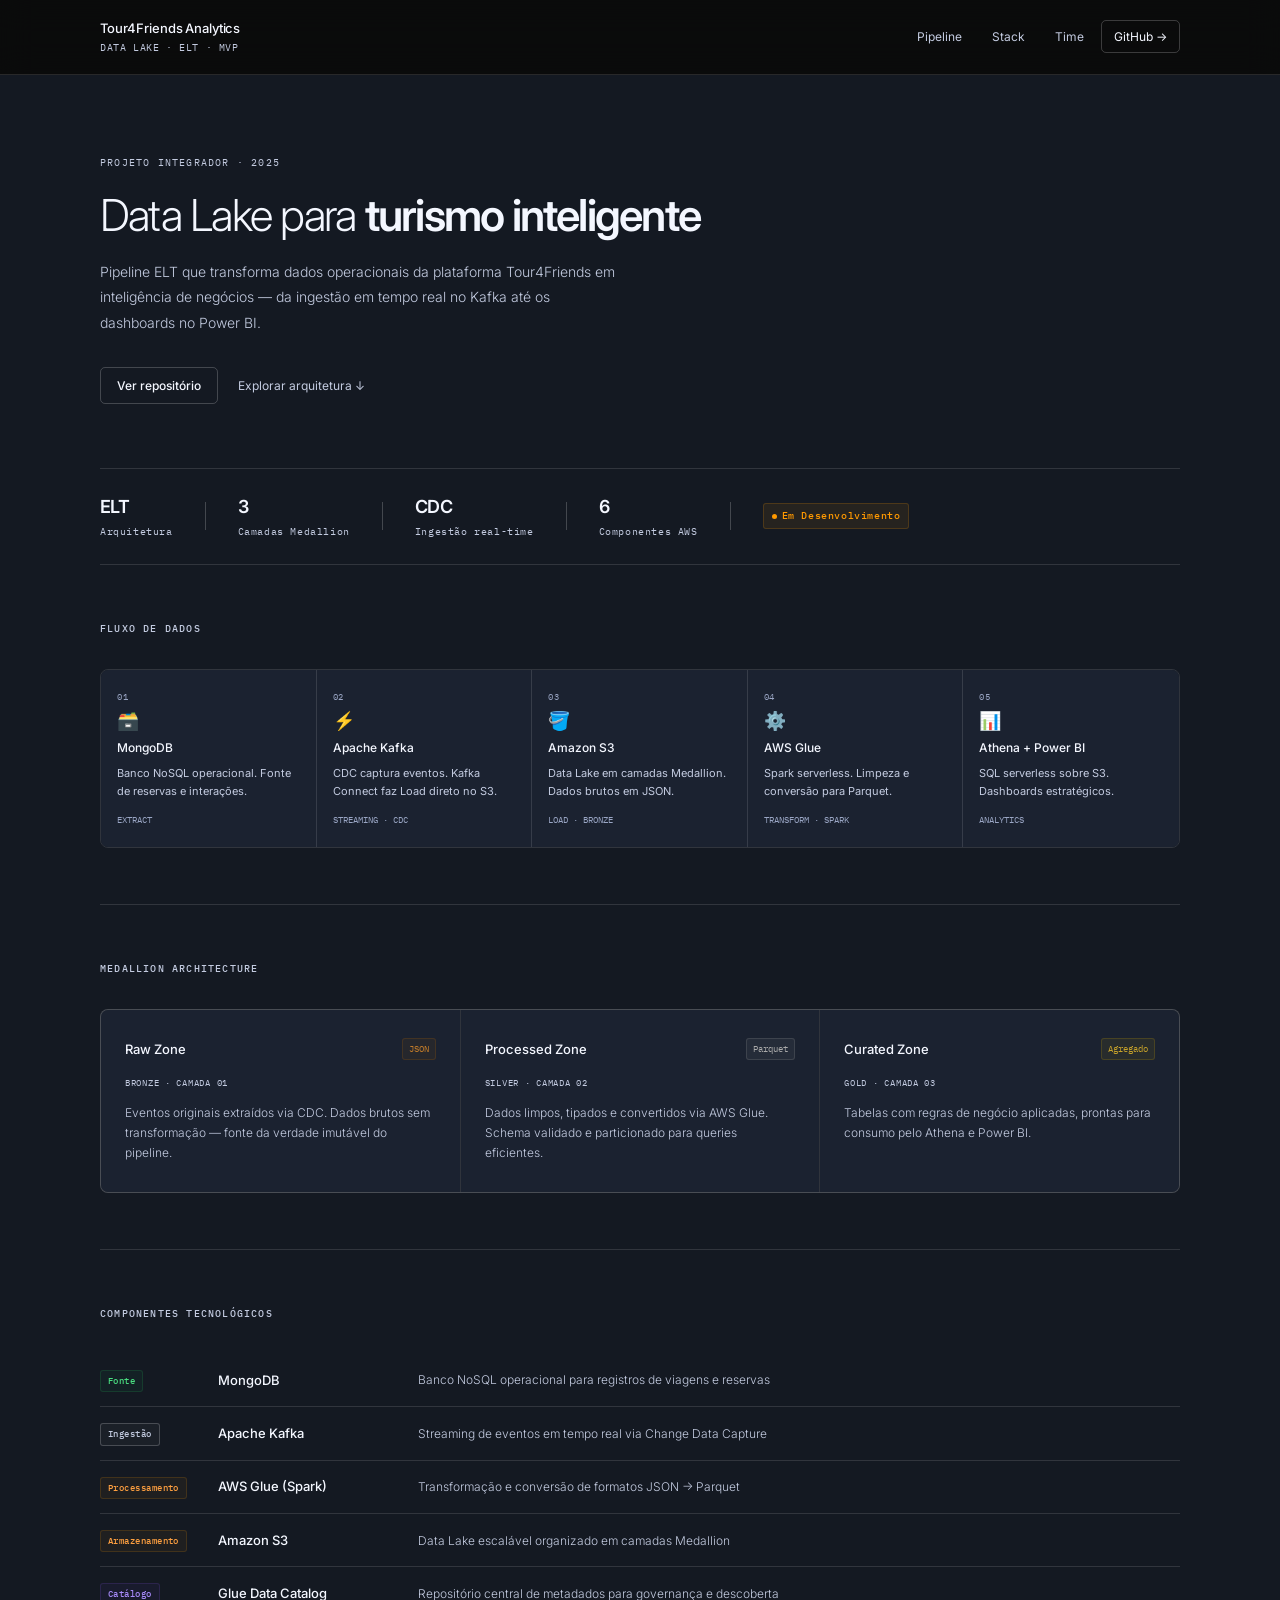
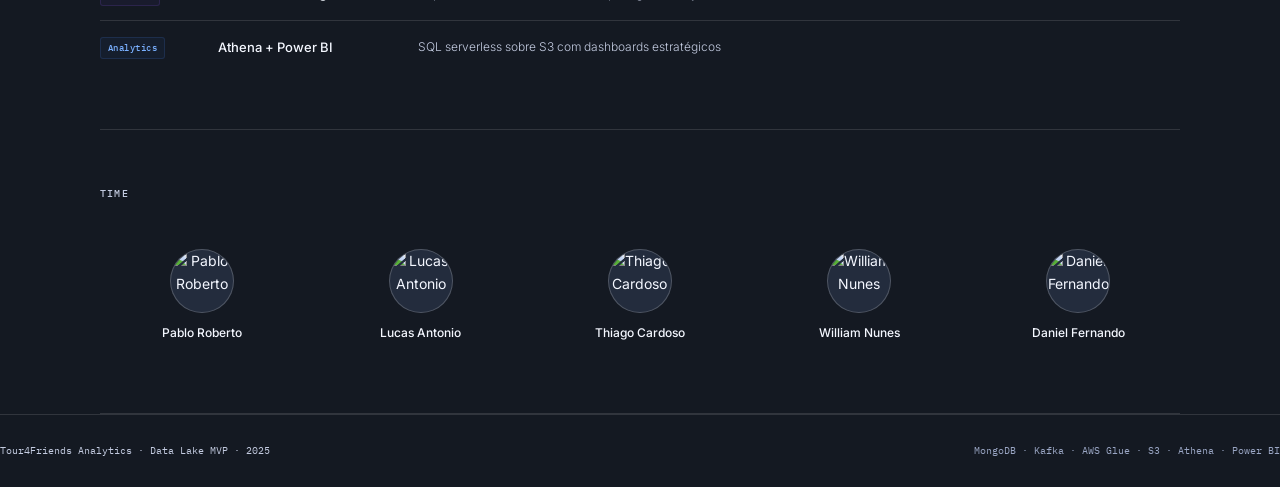
==== index.html @ 306f07e8 "style: melhora contraste e efeitos de hover na landing" ====
<!DOCTYPE html>
<html lang="pt-BR">
<head>
  <meta charset="UTF-8">
  <meta name="viewport" content="width=device-width, initial-scale=1.0">
  <title>Tour4Friends Analytics · Data Lake</title>
  <link rel="preconnect" href="https://fonts.googleapis.com">
  <link href="https://fonts.googleapis.com/css2?family=Inter:wght@300;400;500;600&family=IBM+Plex+Mono:wght@400;500&display=swap" rel="stylesheet">
  <style>
    :root {
      --bg:    #141922;
      --bg2:   #1b2230;
      --bg3:   #232c3d;
      --line:  rgba(255,255,255,0.12);
      --line2: rgba(255,255,255,0.2);
      --text:  #f4f7ff;
      --text2: #c3cbe0;
      --text3: #9aa6c4;
      --aws:   #FF9900;
      --mono:  'IBM Plex Mono', monospace;
      --sans:  'Inter', sans-serif;
    }

    *, *::before, *::after { box-sizing: border-box; margin: 0; padding: 0; }
    html { scroll-behavior: smooth; }

    body {
      font-family: var(--sans);
      background: var(--bg);
      color: var(--text);
      font-size: 14px;
      line-height: 1.6;
    }

    a { color: inherit; text-decoration: none; }
    .shell { width: min(1080px, calc(100% - 48px)); margin: 0 auto; }

    nav {
      position: sticky; top: 0; z-index: 100;
      border-bottom: 1px solid var(--line);
      background: rgba(10,10,10,0.92);
      backdrop-filter: blur(16px);
    }
    .nav-inner {
      display: flex; align-items: center;
      justify-content: space-between;
      padding: 18px 0;
    }
    .logo-text { font-size: 13px; font-weight: 500; letter-spacing: -0.01em; }
    .logo-sub { font-family: var(--mono); font-size: 10px; color: var(--text2); margin-top: 1px; letter-spacing: 0.06em; }
    .nav-links { display: flex; gap: 4px; align-items: center; }
    .nav-btn {
      font-family: var(--sans); font-size: 12px;
      padding: 6px 12px; border-radius: 5px;
      border: 1px solid transparent; background: transparent;
      color: var(--text2); cursor: pointer; transition: all 0.15s;
      transform: translateY(0);
    }
    .nav-btn:hover {
      color: var(--text);
      border-color: var(--line2);
      background: rgba(255,255,255,0.04);
      transform: translateY(-1px);
    }
    .nav-btn.primary { border-color: var(--line2); color: var(--text); }
    .nav-btn.primary:hover { border-color: rgba(255,255,255,0.3); }

    .hero { padding: 80px 0 64px; border-bottom: 1px solid var(--line); }
    .hero-eyebrow {
      font-family: var(--mono); font-size: 10px;
      color: var(--text2); letter-spacing: 0.12em; text-transform: uppercase;
      margin-bottom: 20px;
    }
    .hero h1 {
      font-size: clamp(28px, 4vw, 44px);
      font-weight: 300; letter-spacing: -0.04em; line-height: 1.1;
      margin-bottom: 20px; max-width: 640px;
    }
    .hero h1 strong { font-weight: 600; }
    .hero-desc {
      font-size: 14px; color: var(--text2); line-height: 1.8;
      max-width: 520px; margin-bottom: 32px; font-weight: 300;
    }
    .hero-actions { display: flex; gap: 8px; align-items: center; }
    .btn-ghost {
      font-size: 12px; font-weight: 500;
      padding: 8px 16px; border-radius: 5px;
      border: 1px solid var(--line2); background: transparent;
      color: var(--text); cursor: pointer; transition: all 0.15s;
      display: inline-block;
    }
    .btn-ghost:hover {
      border-color: rgba(255,255,255,0.45);
      background: rgba(255,255,255,0.05);
      box-shadow: 0 8px 20px rgba(0,0,0,0.18);
      transform: translateY(-1px);
    }
    .btn-muted {
      font-size: 12px; color: var(--text2);
      padding: 8px 12px; transition: color 0.15s; display: inline-block;
    }
    .btn-muted:hover { color: var(--text); }

    .meta-row {
      display: flex; gap: 32px; align-items: center;
      padding: 24px 0; border-bottom: 1px solid var(--line); flex-wrap: wrap;
    }
    .meta-item { display: flex; flex-direction: column; gap: 2px; }
    .meta-val { font-size: 18px; font-weight: 600; letter-spacing: -0.03em; }
    .meta-lbl { font-family: var(--mono); font-size: 10px; color: var(--text2); letter-spacing: 0.06em; }
    .meta-divider { width: 1px; height: 28px; background: var(--line2); flex-shrink: 0; }
    .status-pill {
      font-family: var(--mono); font-size: 10px; font-weight: 500;
      padding: 4px 8px; border-radius: 3px;
      background: rgba(255,153,0,0.08); border: 1px solid rgba(255,153,0,0.18);
      color: #ff9900; letter-spacing: 0.06em;
      display: flex; align-items: center; gap: 5px;
    }
    .status-pill::before {
      content: ''; width: 5px; height: 5px; border-radius: 50%;
      background: var(--aws); animation: pulse 2s infinite;
    }
    @keyframes pulse { 0%,100%{opacity:1} 50%{opacity:0.4} }

    section { padding: 56px 0; border-bottom: 1px solid var(--line); }
    .sec-label {
      font-family: var(--mono); font-size: 10px; font-weight: 500;
      color: var(--text2); letter-spacing: 0.12em; text-transform: uppercase;
      margin-bottom: 32px;
    }

    .pipeline {
      display: grid; grid-template-columns: repeat(5, 1fr);
      border: 1px solid var(--line); border-radius: 8px; overflow: hidden;
    }
    .pipe-step {
      padding: 20px 16px; background: var(--bg2);
      border-right: 1px solid var(--line);
      display: flex; flex-direction: column; gap: 8px;
      transition: background 0.2s, transform 0.2s, box-shadow 0.2s;
      position: relative;
      overflow: hidden;
    }
    .pipe-step::after {
      content: '';
      position: absolute;
      inset: 0;
      background: linear-gradient(135deg, rgba(255,255,255,0.08), transparent 55%);
      opacity: 0;
      transition: opacity 0.2s;
      pointer-events: none;
    }
    .pipe-step:last-child { border-right: none; }
    .pipe-step:hover {
      background: var(--bg3);
      transform: translateY(-3px);
      box-shadow: 0 14px 28px rgba(6,10,18,0.32);
    }
    .pipe-step:hover::after { opacity: 1; }
    .pipe-num { font-family: var(--mono); font-size: 9px; color: var(--text3); letter-spacing: 0.06em; }
    .pipe-icon { font-size: 18px; line-height: 1; }
    .pipe-name { font-size: 12px; font-weight: 500; }
    .pipe-desc { font-size: 11px; color: var(--text2); line-height: 1.6; }
    .pipe-tag { font-family: var(--mono); font-size: 9px; color: var(--text3); margin-top: 4px; }

    .medallion {
      display: grid; grid-template-columns: repeat(3, 1fr);
      gap: 1px; background: var(--line);
      border: 1px solid var(--line); border-radius: 8px; overflow: hidden;
    }
    .medal {
      background: var(--bg2);
      padding: 28px 24px;
      transition: background 0.2s, transform 0.2s, box-shadow 0.2s;
      position: relative;
      overflow: hidden;
    }
    .medal::after {
      content: '';
      position: absolute;
      inset: 0;
      background: radial-gradient(circle at top right, rgba(255,255,255,0.12), transparent 50%);
      opacity: 0;
      transition: opacity 0.2s;
      pointer-events: none;
    }
    .medal:hover {
      background: var(--bg3);
      transform: translateY(-3px);
      box-shadow: 0 14px 28px rgba(6,10,18,0.32);
    }
    .medal:hover::after { opacity: 1; }
    .medal-top { display: flex; align-items: center; justify-content: space-between; margin-bottom: 16px; }
    .medal-name { font-size: 13px; font-weight: 500; }
    .medal-format {
      font-family: var(--mono); font-size: 9px;
      padding: 3px 6px; border-radius: 3px; border: 1px solid;
    }
    .bronze .medal-format { background: rgba(180,100,0,0.08); border-color: rgba(180,100,0,0.2); color: #c27c2a; }
    .silver .medal-format { background: rgba(160,160,160,0.08); border-color: rgba(160,160,160,0.2); color: #aaa; }
    .gold   .medal-format { background: rgba(200,160,0,0.08); border-color: rgba(200,160,0,0.2); color: #c8a32a; }
    .medal-zone { font-family: var(--mono); font-size: 9px; color: var(--text2); letter-spacing: 0.08em; text-transform: uppercase; margin-bottom: 12px; }
    .medal-desc { font-size: 12px; color: var(--text2); line-height: 1.7; font-weight: 300; }

    .stack-table { width: 100%; border-collapse: collapse; }
    .stack-table tr { border-bottom: 1px solid var(--line); transition: background 0.12s; }
    .stack-table tr:last-child { border-bottom: none; }
    .stack-table tr:hover td {
      background: var(--bg2);
      color: var(--text);
    }
    .stack-table td { padding: 14px 8px; vertical-align: middle; }
    .stack-table td:first-child { width: 110px; padding-left: 0; }
    .stack-table td:nth-child(2) { width: 200px; font-weight: 500; font-size: 13px; }
    .stack-table td:last-child { color: var(--text2); font-size: 12px; font-weight: 300; }
    .layer-tag {
      font-family: var(--mono); font-size: 9px; font-weight: 500;
      padding: 3px 7px; border-radius: 3px; border: 1px solid;
      letter-spacing: 0.05em; white-space: nowrap; display: inline-block;
    }
    .lt-source   { background: rgba(34,197,94,0.05); border-color: rgba(34,197,94,0.15); color: #4ade80; }
    .lt-ingest   { background: rgba(255,255,255,0.03); border-color: var(--line2); color: var(--text2); }
    .lt-process  { background: rgba(255,153,0,0.05); border-color: rgba(255,153,0,0.15); color: #ffa040; }
    .lt-storage  { background: rgba(255,153,0,0.05); border-color: rgba(255,153,0,0.15); color: #ffa040; }
    .lt-catalog  { background: rgba(138,90,255,0.05); border-color: rgba(138,90,255,0.15); color: #a78bfa; }
    .lt-analytics{ background: rgba(68,136,255,0.05); border-color: rgba(68,136,255,0.15); color: #7ab0ff; }

    .team-grid {
      display: grid; grid-template-columns: repeat(5, 1fr); gap: 16px;
    }
    .team-card {
      display: flex;
      flex-direction: column;
      align-items: center;
      gap: 10px;
      text-align: center;
      padding: 14px 10px;
      border-radius: 10px;
      border: 1px solid transparent;
      transition: transform 0.2s, border-color 0.2s, background 0.2s;
    }
    .team-card:hover {
      transform: translateY(-3px);
      border-color: var(--line2);
      background: rgba(255,255,255,0.03);
    }
    .team-avatar {
      width: 64px; height: 64px; border-radius: 50%;
      border: 1px solid var(--line2); overflow: hidden; background: var(--bg3);
      transition: transform 0.2s, box-shadow 0.2s, border-color 0.2s;
    }
    .team-card:hover .team-avatar {
      transform: scale(1.04);
      border-color: rgba(255,255,255,0.35);
      box-shadow: 0 8px 22px rgba(0,0,0,0.28);
    }
    .team-avatar img { width: 100%; height: 100%; object-fit: cover; display: block; }
    .team-name { font-size: 12px; font-weight: 500; }

    footer {
      padding: 28px 0; border-top: 1px solid var(--line);
      display: flex; justify-content: space-between; align-items: center; flex-wrap: wrap; gap: 12px;
    }
    .footer-l { font-family: var(--mono); font-size: 10px; color: var(--text2); }
    .footer-r { font-family: var(--mono); font-size: 10px; color: var(--text3); }

    @media(max-width:860px){
      .pipeline { grid-template-columns: 1fr 1fr; }
      .pipe-step { border-bottom: 1px solid var(--line); }
      .team-grid { grid-template-columns: repeat(3,1fr); }
      .medallion { grid-template-columns: 1fr; gap: 0; }
      .medal { border-bottom: 1px solid var(--line); }
    }
    @media(max-width:540px){
      .pipeline { grid-template-columns: 1fr; }
      .team-grid { grid-template-columns: repeat(2,1fr); }
      .meta-divider { display: none; }
      .meta-row { gap: 20px; }
    }
  </style>
</head>
<body>

  <nav>
    <div class="shell nav-inner">
      <div>
        <div class="logo-text">Tour4Friends Analytics</div>
        <div class="logo-sub">DATA LAKE · ELT · MVP</div>
      </div>
      <div class="nav-links">
        <a class="nav-btn" href="#pipeline">Pipeline</a>
        <a class="nav-btn" href="#stack">Stack</a>
        <a class="nav-btn" href="#time">Time</a>
        <a class="nav-btn primary" href="https://github.com/Thiago-code-lab" target="_blank">GitHub →</a>
      </div>
    </div>
  </nav>

  <div class="shell">

    <div class="hero">
      <div class="hero-eyebrow">Projeto Integrador · 2025</div>
      <h1>Data Lake para <strong>turismo inteligente</strong></h1>
      <p class="hero-desc">Pipeline ELT que transforma dados operacionais da plataforma Tour4Friends em inteligência de negócios — da ingestão em tempo real no Kafka até os dashboards no Power BI.</p>
      <div class="hero-actions">
        <a class="btn-ghost" href="https://github.com/Thiago-code-lab" target="_blank">Ver repositório</a>
        <a class="btn-muted" href="#pipeline">Explorar arquitetura ↓</a>
      </div>
    </div>

    <div class="meta-row">
      <div class="meta-item"><span class="meta-val">ELT</span><span class="meta-lbl">Arquitetura</span></div>
      <div class="meta-divider"></div>
      <div class="meta-item"><span class="meta-val">3</span><span class="meta-lbl">Camadas Medallion</span></div>
      <div class="meta-divider"></div>
      <div class="meta-item"><span class="meta-val">CDC</span><span class="meta-lbl">Ingestão real-time</span></div>
      <div class="meta-divider"></div>
      <div class="meta-item"><span class="meta-val">6</span><span class="meta-lbl">Componentes AWS</span></div>
      <div class="meta-divider"></div>
      <span class="status-pill">Em Desenvolvimento</span>
    </div>

    <section id="pipeline">
      <div class="sec-label">Fluxo de dados</div>
      <div class="pipeline">
        <div class="pipe-step">
          <div class="pipe-num">01</div>
          <div class="pipe-icon">🗃️</div>
          <div class="pipe-name">MongoDB</div>
          <div class="pipe-desc">Banco NoSQL operacional. Fonte de reservas e interações.</div>
          <div class="pipe-tag">EXTRACT</div>
        </div>
        <div class="pipe-step">
          <div class="pipe-num">02</div>
          <div class="pipe-icon">⚡</div>
          <div class="pipe-name">Apache Kafka</div>
          <div class="pipe-desc">CDC captura eventos. Kafka Connect faz Load direto no S3.</div>
          <div class="pipe-tag">STREAMING · CDC</div>
        </div>
        <div class="pipe-step">
          <div class="pipe-num">03</div>
          <div class="pipe-icon">🪣</div>
          <div class="pipe-name">Amazon S3</div>
          <div class="pipe-desc">Data Lake em camadas Medallion. Dados brutos em JSON.</div>
          <div class="pipe-tag">LOAD · BRONZE</div>
        </div>
        <div class="pipe-step">
          <div class="pipe-num">04</div>
          <div class="pipe-icon">⚙️</div>
          <div class="pipe-name">AWS Glue</div>
          <div class="pipe-desc">Spark serverless. Limpeza e conversão para Parquet.</div>
          <div class="pipe-tag">TRANSFORM · SPARK</div>
        </div>
        <div class="pipe-step">
          <div class="pipe-num">05</div>
          <div class="pipe-icon">📊</div>
          <div class="pipe-name">Athena + Power BI</div>
          <div class="pipe-desc">SQL serverless sobre S3. Dashboards estratégicos.</div>
          <div class="pipe-tag">ANALYTICS</div>
        </div>
      </div>
    </section>

    <section>
      <div class="sec-label">Medallion Architecture</div>
      <div class="medallion">
        <div class="medal bronze">
          <div class="medal-top"><div class="medal-name">Raw Zone</div><span class="medal-format">JSON</span></div>
          <div class="medal-zone">Bronze · Camada 01</div>
          <p class="medal-desc">Eventos originais extraídos via CDC. Dados brutos sem transformação — fonte da verdade imutável do pipeline.</p>
        </div>
        <div class="medal silver">
          <div class="medal-top"><div class="medal-name">Processed Zone</div><span class="medal-format">Parquet</span></div>
          <div class="medal-zone">Silver · Camada 02</div>
          <p class="medal-desc">Dados limpos, tipados e convertidos via AWS Glue. Schema validado e particionado para queries eficientes.</p>
        </div>
        <div class="medal gold">
          <div class="medal-top"><div class="medal-name">Curated Zone</div><span class="medal-format">Agregado</span></div>
          <div class="medal-zone">Gold · Camada 03</div>
          <p class="medal-desc">Tabelas com regras de negócio aplicadas, prontas para consumo pelo Athena e Power BI.</p>
        </div>
      </div>
    </section>

    <section id="stack">
      <div class="sec-label">Componentes tecnológicos</div>
      <table class="stack-table">
        <tbody>
          <tr>
            <td><span class="layer-tag lt-source">Fonte</span></td>
            <td>MongoDB</td>
            <td>Banco NoSQL operacional para registros de viagens e reservas</td>
          </tr>
          <tr>
            <td><span class="layer-tag lt-ingest">Ingestão</span></td>
            <td>Apache Kafka</td>
            <td>Streaming de eventos em tempo real via Change Data Capture</td>
          </tr>
          <tr>
            <td><span class="layer-tag lt-process">Processamento</span></td>
            <td>AWS Glue (Spark)</td>
            <td>Transformação e conversão de formatos JSON → Parquet</td>
          </tr>
          <tr>
            <td><span class="layer-tag lt-storage">Armazenamento</span></td>
            <td>Amazon S3</td>
            <td>Data Lake escalável organizado em camadas Medallion</td>
          </tr>
          <tr>
            <td><span class="layer-tag lt-catalog">Catálogo</span></td>
            <td>Glue Data Catalog</td>
            <td>Repositório central de metadados para governança e descoberta</td>
          </tr>
          <tr>
            <td><span class="layer-tag lt-analytics">Analytics</span></td>
            <td>Athena + Power BI</td>
            <td>SQL serverless sobre S3 com dashboards estratégicos</td>
          </tr>
        </tbody>
      </table>
    </section>

    <section id="time">
      <div class="sec-label">Time</div>
      <div class="team-grid">
        <div class="team-card">
          <div class="team-avatar"><img src="https://avatars.githubusercontent.com/u/125063071?v=4" alt="Pablo Roberto" loading="lazy"></div>
          <div class="team-name">Pablo Roberto</div>
        </div>
        <div class="team-card">
          <div class="team-avatar"><img src="https://avatars.githubusercontent.com/u/198763242?v=4" alt="Lucas Antonio" loading="lazy"></div>
          <div class="team-name">Lucas Antonio</div>
        </div>
        <div class="team-card">
          <div class="team-avatar"><img src="https://media.licdn.com/dms/image/v2/D4D03AQHJd1xye5u9Yg/profile-displayphoto-scale_400_400/B4DZzakxA5KEAk-/0/1773193598935?e=1775088000&v=beta&t=yB0D7ALws6vPfVz1fiadNPohfxuBDF3OLI66jyp2KR4" alt="Thiago Cardoso" loading="lazy"></div>
          <div class="team-name">Thiago Cardoso</div>
        </div>
        <div class="team-card">
          <div class="team-avatar"><img src="https://media.licdn.com/dms/image/v2/C4D03AQFgxzNm-DDZUg/profile-displayphoto-shrink_200_200/profile-displayphoto-shrink_200_200/0/1619123196498?e=1774483200&v=beta&t=2e1mPIFrfhDSjsOC8In234xJ_rkyJ5cRLbjxfDiZhUo" alt="William Nunes" loading="lazy"></div>
          <div class="team-name">William Nunes</div>
        </div>
        <div class="team-card">
          <div class="team-avatar"><img src="https://github.com/user-attachments/assets/f101196a-348f-42e8-ba32-e977bec686b0" alt="Daniel Fernando" loading="lazy"></div>
          <div class="team-name">Daniel Fernando</div>
        </div>
      </div>
    </section>

  </div>

  <footer>
    <div class="shell" style="display:flex;justify-content:space-between;flex-wrap:wrap;gap:12px;width:100%">
      <span class="footer-l">Tour4Friends Analytics · Data Lake MVP · 2025</span>
      <span class="footer-r">MongoDB · Kafka · AWS Glue · S3 · Athena · Power BI</span>
    </div>
  </footer>

</body>
</html>
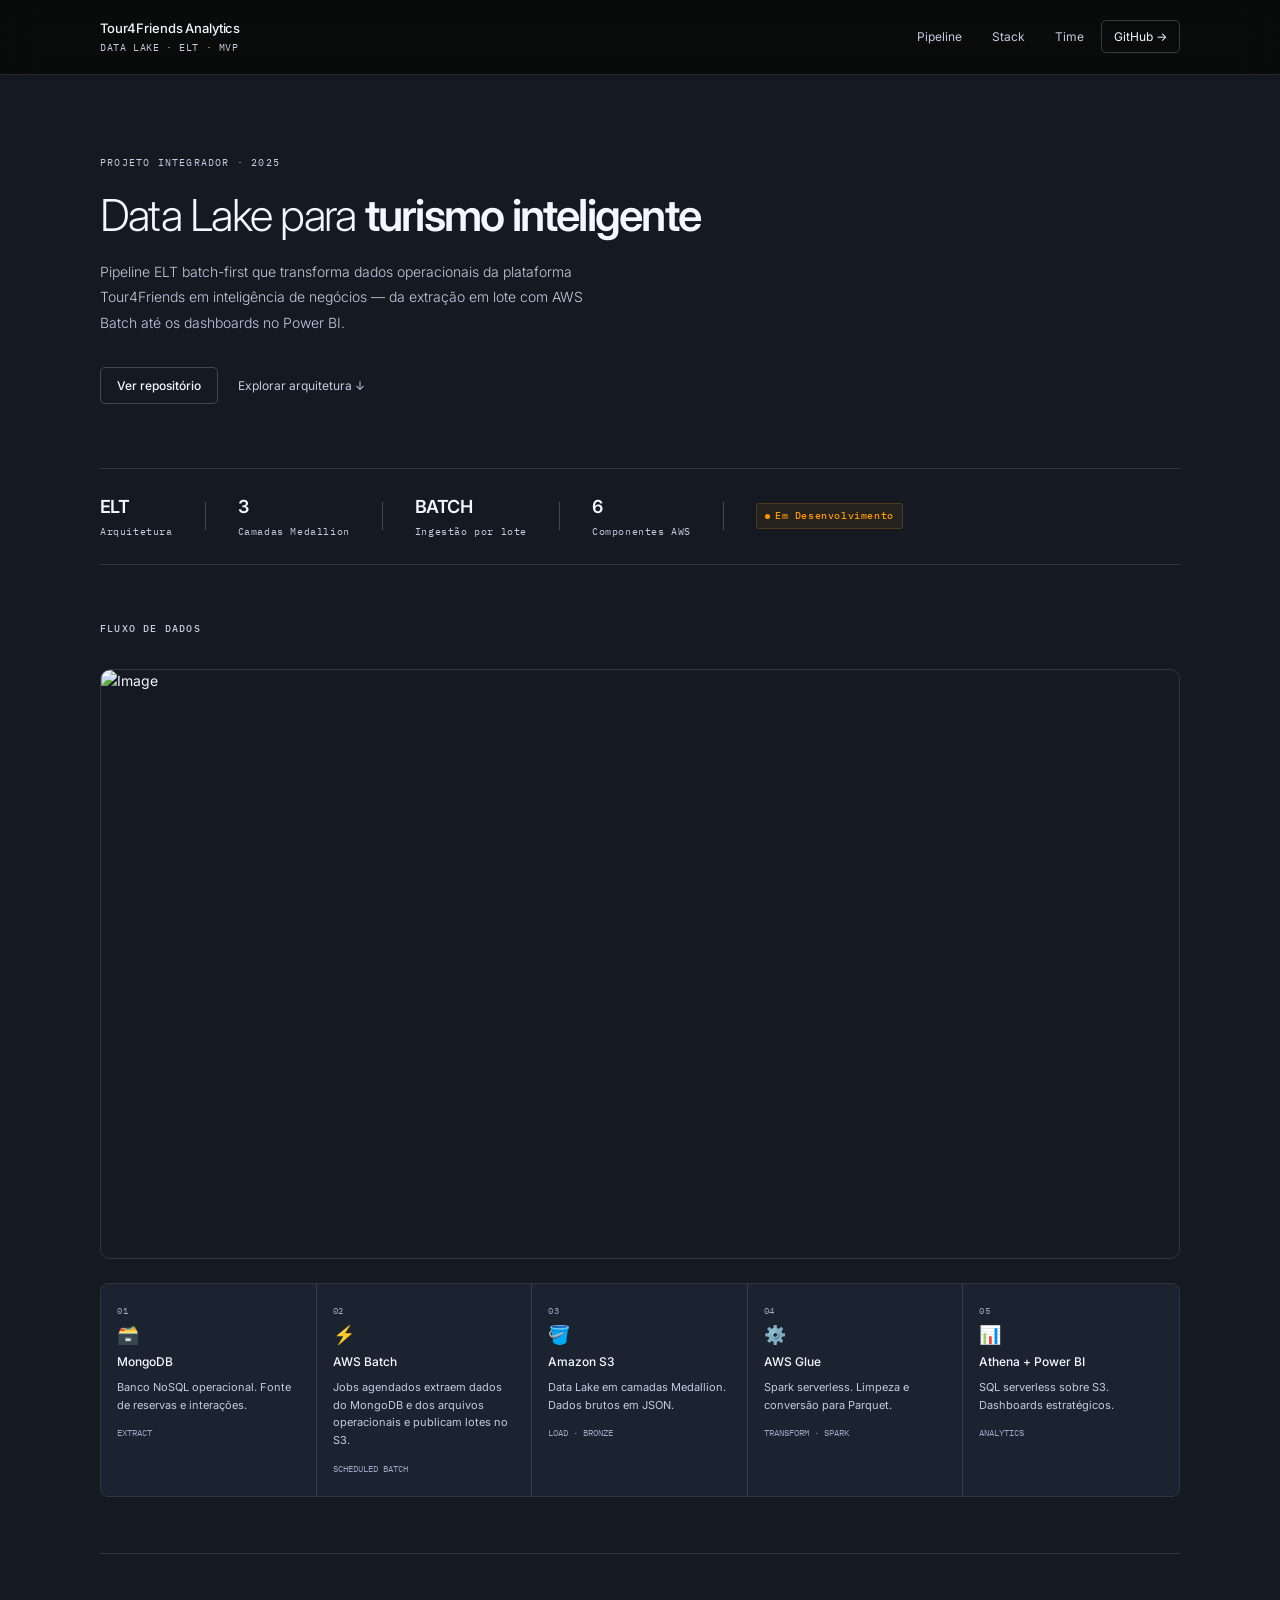
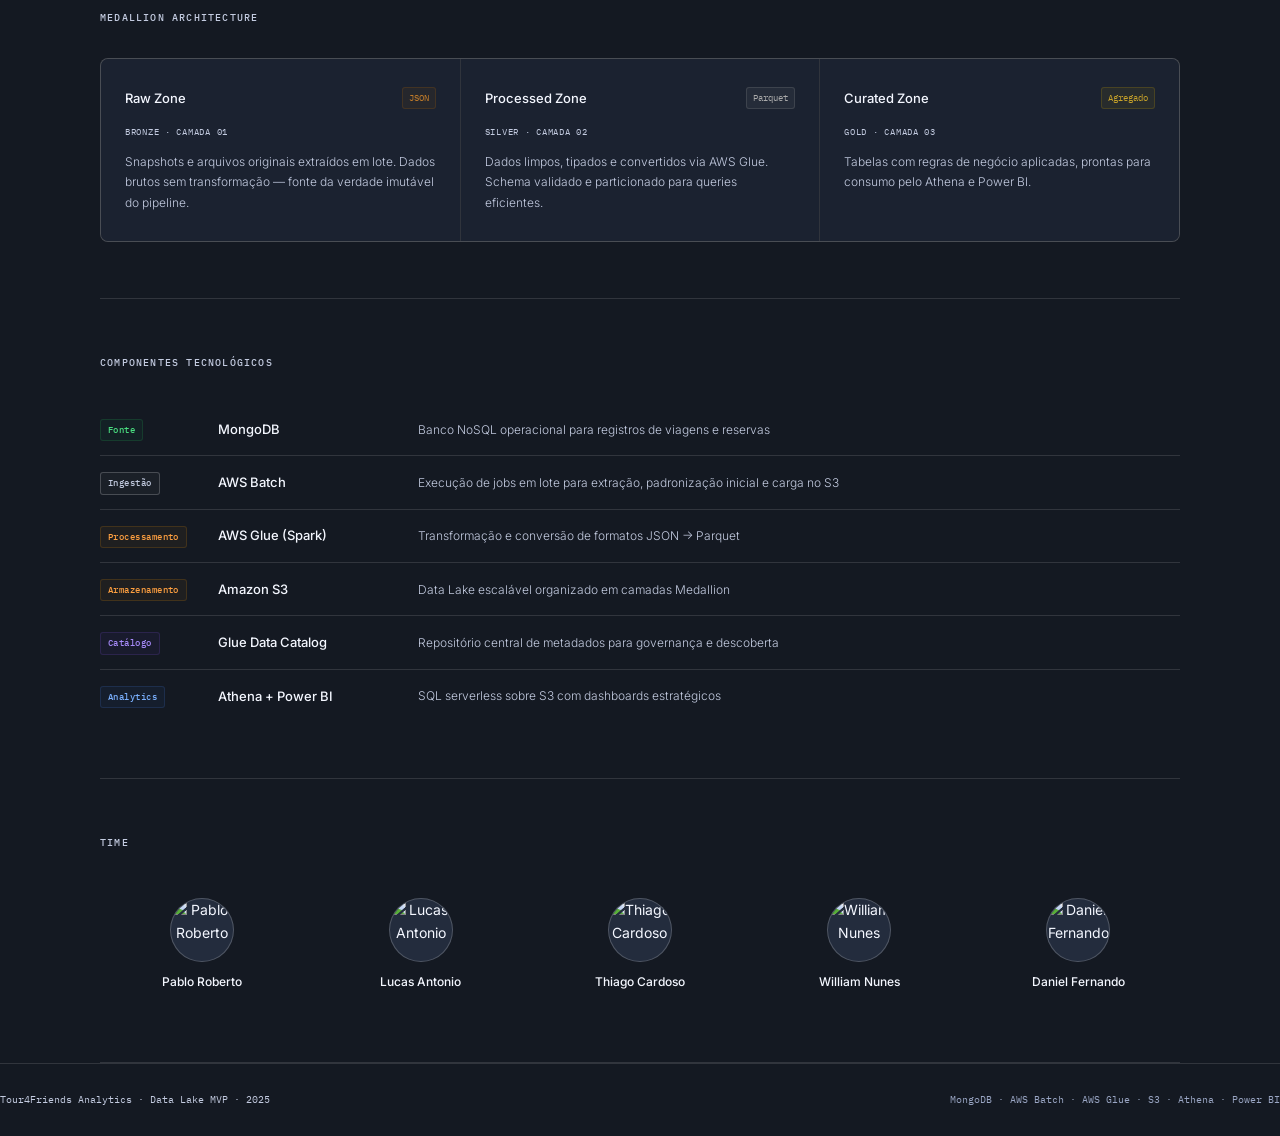
==== commit e515f81d: "chore: atualiza arquivos do projeto" ====
--- a/index.html
+++ b/index.html
@@ -301,7 +301,7 @@
     <div class="hero">
       <div class="hero-eyebrow">Projeto Integrador · 2025</div>
       <h1>Data Lake para <strong>turismo inteligente</strong></h1>
-      <p class="hero-desc">Pipeline ELT que transforma dados operacionais da plataforma Tour4Friends em inteligência de negócios — da ingestão em tempo real no Kafka até os dashboards no Power BI.</p>
+      <p class="hero-desc">Pipeline ELT batch-first que transforma dados operacionais da plataforma Tour4Friends em inteligência de negócios — da extração em lote com AWS Batch até os dashboards no Power BI.</p>
       <div class="hero-actions">
         <a class="btn-ghost" href="https://github.com/Thiago-code-lab" target="_blank">Ver repositório</a>
         <a class="btn-muted" href="#pipeline">Explorar arquitetura ↓</a>
@@ -313,7 +313,7 @@
       <div class="meta-divider"></div>
       <div class="meta-item"><span class="meta-val">3</span><span class="meta-lbl">Camadas Medallion</span></div>
       <div class="meta-divider"></div>
-      <div class="meta-item"><span class="meta-val">CDC</span><span class="meta-lbl">Ingestão real-time</span></div>
+      <div class="meta-item"><span class="meta-val">BATCH</span><span class="meta-lbl">Ingestão por lote</span></div>
       <div class="meta-divider"></div>
       <div class="meta-item"><span class="meta-val">6</span><span class="meta-lbl">Componentes AWS</span></div>
       <div class="meta-divider"></div>
@@ -322,6 +322,9 @@
 
     <section id="pipeline">
       <div class="sec-label">Fluxo de dados</div>
+      <div style="margin-bottom:24px">
+        <img width="1698" height="926" alt="Image" src="https://github.com/user-attachments/assets/fd9ed432-6662-4e53-b1c5-659e4e41cb7d" style="width:100%;height:auto;border:1px solid var(--line);border-radius:10px;display:block" />
+      </div>
       <div class="pipeline">
         <div class="pipe-step">
           <div class="pipe-num">01</div>
@@ -333,9 +336,9 @@
         <div class="pipe-step">
           <div class="pipe-num">02</div>
           <div class="pipe-icon">⚡</div>
-          <div class="pipe-name">Apache Kafka</div>
-          <div class="pipe-desc">CDC captura eventos. Kafka Connect faz Load direto no S3.</div>
-          <div class="pipe-tag">STREAMING · CDC</div>
+          <div class="pipe-name">AWS Batch</div>
+          <div class="pipe-desc">Jobs agendados extraem dados do MongoDB e dos arquivos operacionais e publicam lotes no S3.</div>
+          <div class="pipe-tag">SCHEDULED BATCH</div>
         </div>
         <div class="pipe-step">
           <div class="pipe-num">03</div>
@@ -367,7 +370,7 @@
         <div class="medal bronze">
           <div class="medal-top"><div class="medal-name">Raw Zone</div><span class="medal-format">JSON</span></div>
           <div class="medal-zone">Bronze · Camada 01</div>
-          <p class="medal-desc">Eventos originais extraídos via CDC. Dados brutos sem transformação — fonte da verdade imutável do pipeline.</p>
+          <p class="medal-desc">Snapshots e arquivos originais extraídos em lote. Dados brutos sem transformação — fonte da verdade imutável do pipeline.</p>
         </div>
         <div class="medal silver">
           <div class="medal-top"><div class="medal-name">Processed Zone</div><span class="medal-format">Parquet</span></div>
@@ -393,8 +396,8 @@
           </tr>
           <tr>
             <td><span class="layer-tag lt-ingest">Ingestão</span></td>
-            <td>Apache Kafka</td>
-            <td>Streaming de eventos em tempo real via Change Data Capture</td>
+            <td>AWS Batch</td>
+            <td>Execução de jobs em lote para extração, padronização inicial e carga no S3</td>
           </tr>
           <tr>
             <td><span class="layer-tag lt-process">Processamento</span></td>
@@ -451,7 +454,7 @@
   <footer>
     <div class="shell" style="display:flex;justify-content:space-between;flex-wrap:wrap;gap:12px;width:100%">
       <span class="footer-l">Tour4Friends Analytics · Data Lake MVP · 2025</span>
-      <span class="footer-r">MongoDB · Kafka · AWS Glue · S3 · Athena · Power BI</span>
+      <span class="footer-r">MongoDB · AWS Batch · AWS Glue · S3 · Athena · Power BI</span>
     </div>
   </footer>
 
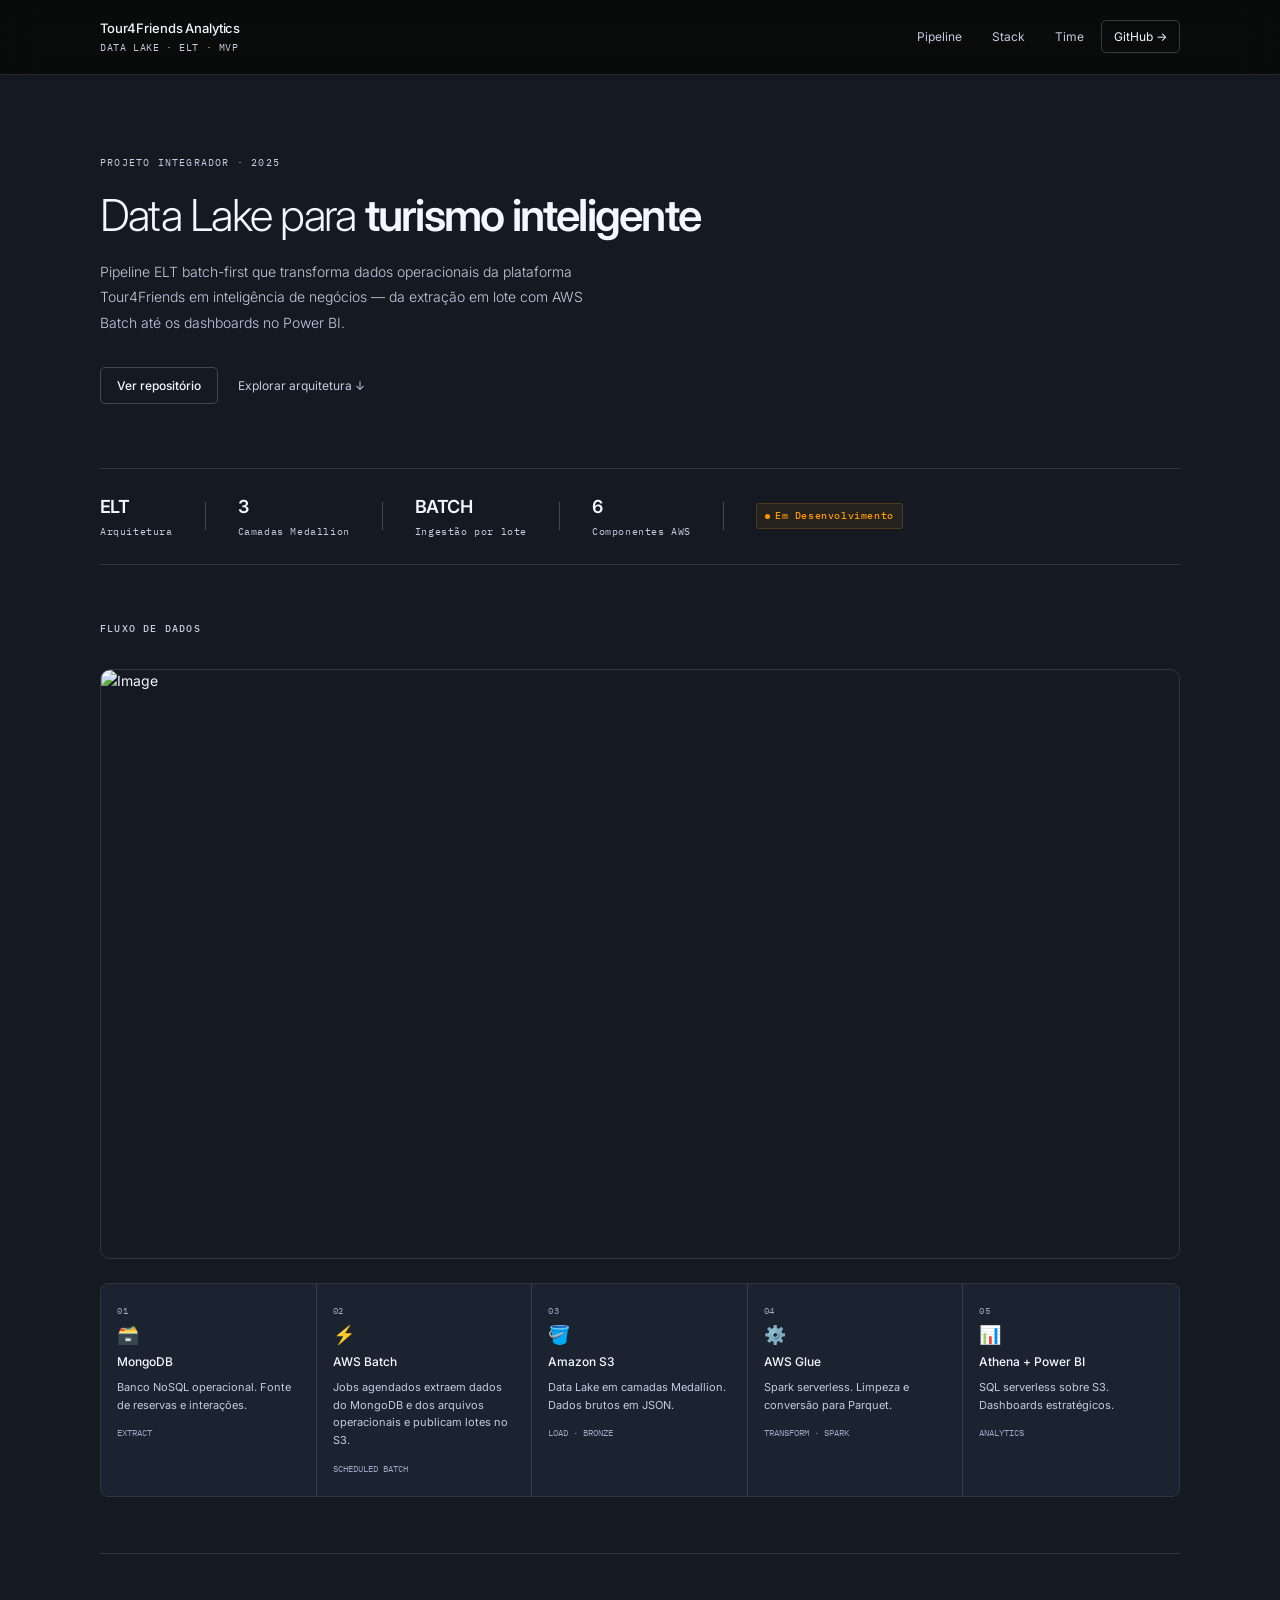
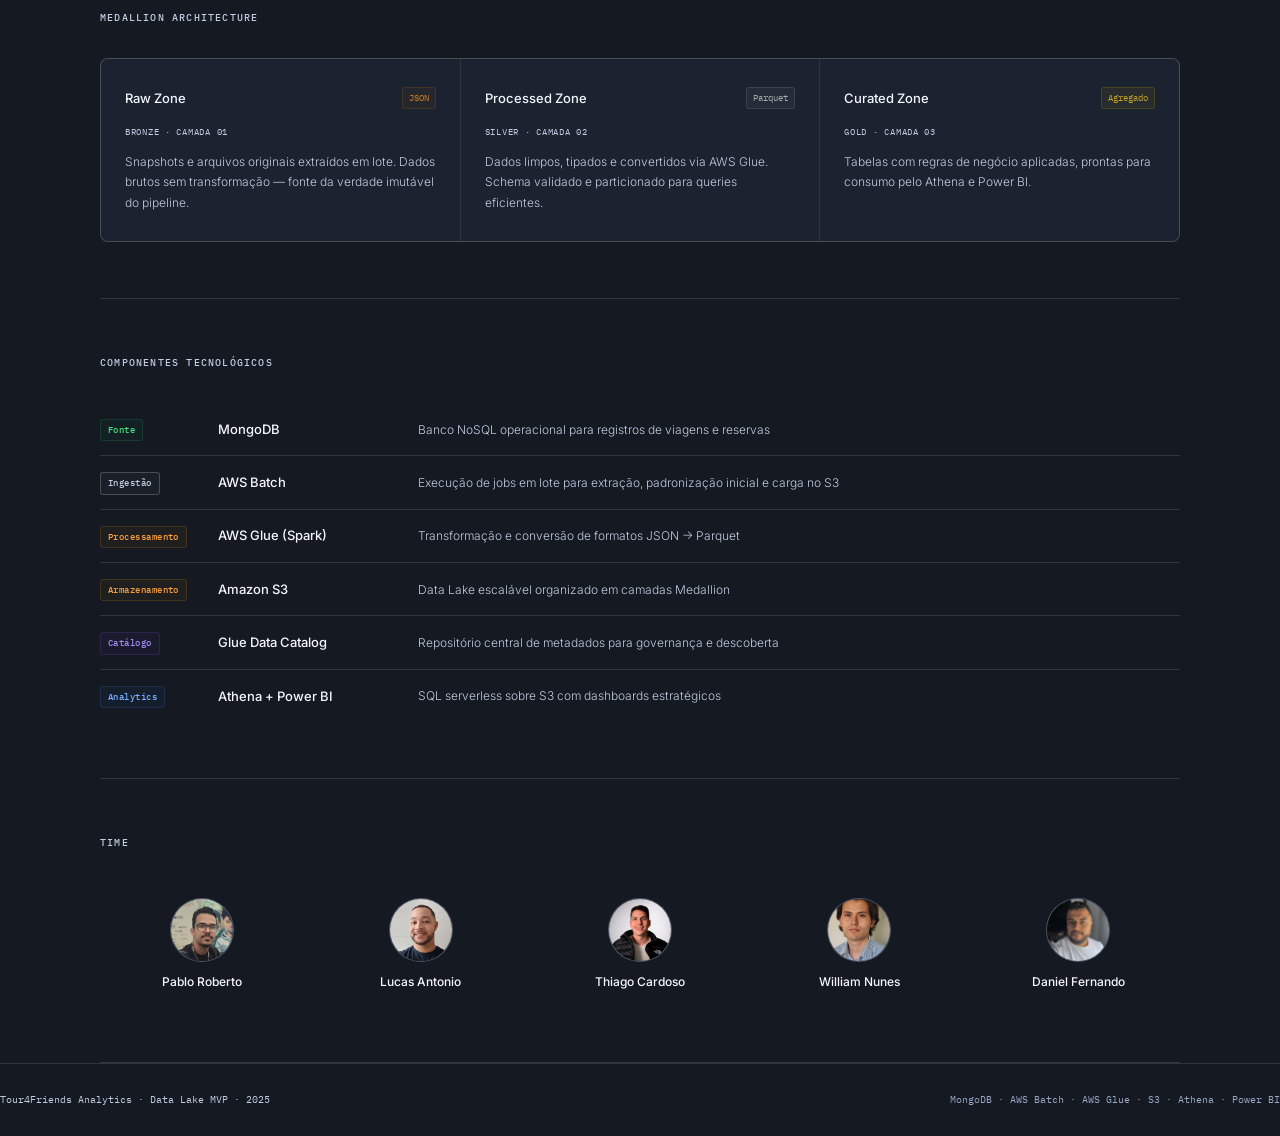
==== commit 1157f1ab: "Corrige fotos do time para caminhos locais" ====
--- a/index.html
+++ b/index.html
@@ -427,23 +427,23 @@
       <div class="sec-label">Time</div>
       <div class="team-grid">
         <div class="team-card">
-          <div class="team-avatar"><img src="https://avatars.githubusercontent.com/u/125063071?v=4" alt="Pablo Roberto" loading="lazy"></div>
+          <div class="team-avatar"><img src="Pablo.jpeg" alt="Pablo Roberto" loading="lazy"></div>
           <div class="team-name">Pablo Roberto</div>
         </div>
         <div class="team-card">
-          <div class="team-avatar"><img src="https://avatars.githubusercontent.com/u/198763242?v=4" alt="Lucas Antonio" loading="lazy"></div>
+          <div class="team-avatar"><img src="Lucas.jpeg" alt="Lucas Antonio" loading="lazy"></div>
           <div class="team-name">Lucas Antonio</div>
         </div>
         <div class="team-card">
-          <div class="team-avatar"><img src="https://media.licdn.com/dms/image/v2/D4D03AQHJd1xye5u9Yg/profile-displayphoto-scale_400_400/B4DZzakxA5KEAk-/0/1773193598935?e=1775088000&v=beta&t=yB0D7ALws6vPfVz1fiadNPohfxuBDF3OLI66jyp2KR4" alt="Thiago Cardoso" loading="lazy"></div>
+          <div class="team-avatar"><img src="Thiago.jpg" alt="Thiago Cardoso" loading="lazy"></div>
           <div class="team-name">Thiago Cardoso</div>
         </div>
         <div class="team-card">
-          <div class="team-avatar"><img src="https://media.licdn.com/dms/image/v2/C4D03AQFgxzNm-DDZUg/profile-displayphoto-shrink_200_200/profile-displayphoto-shrink_200_200/0/1619123196498?e=1774483200&v=beta&t=2e1mPIFrfhDSjsOC8In234xJ_rkyJ5cRLbjxfDiZhUo" alt="William Nunes" loading="lazy"></div>
+          <div class="team-avatar"><img src="willian.jpeg" alt="William Nunes" loading="lazy"></div>
           <div class="team-name">William Nunes</div>
         </div>
         <div class="team-card">
-          <div class="team-avatar"><img src="https://github.com/user-attachments/assets/f101196a-348f-42e8-ba32-e977bec686b0" alt="Daniel Fernando" loading="lazy"></div>
+          <div class="team-avatar"><img src="Daniel.png" alt="Daniel Fernando" loading="lazy"></div>
           <div class="team-name">Daniel Fernando</div>
         </div>
       </div>
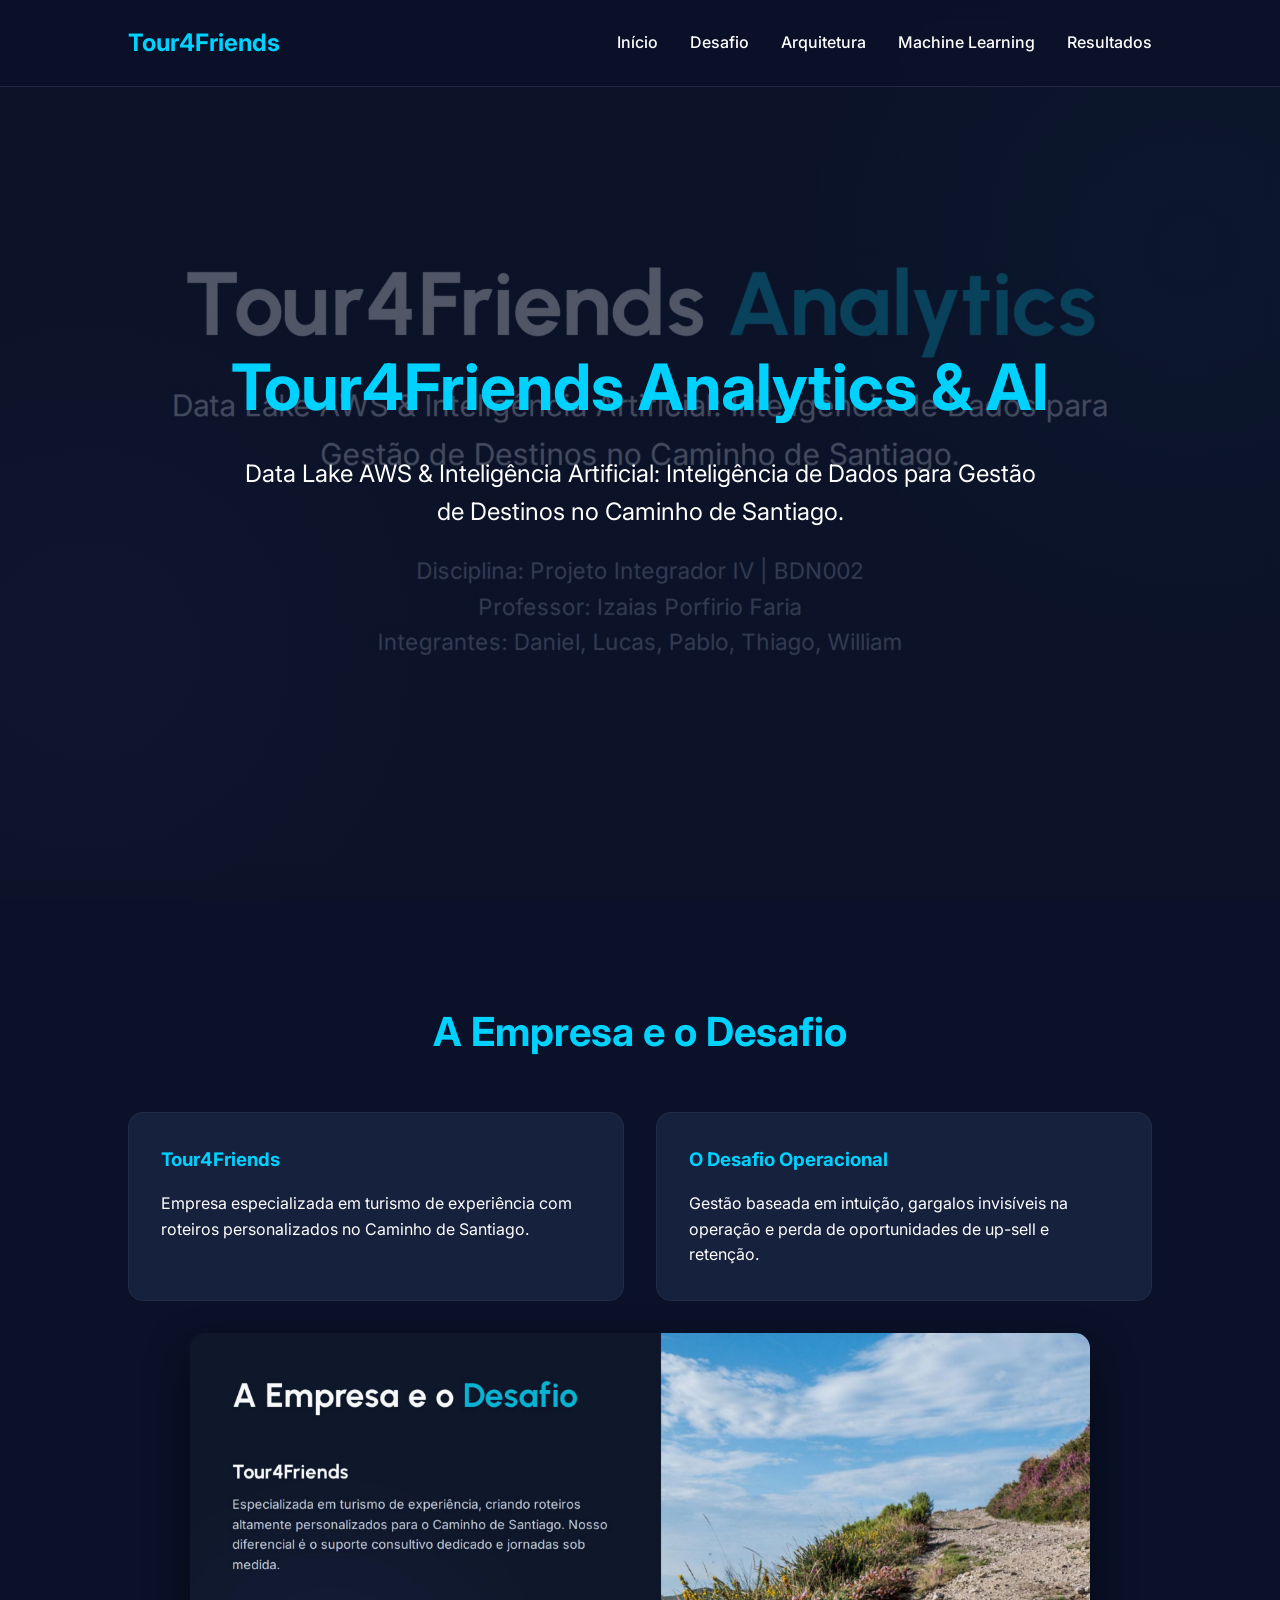
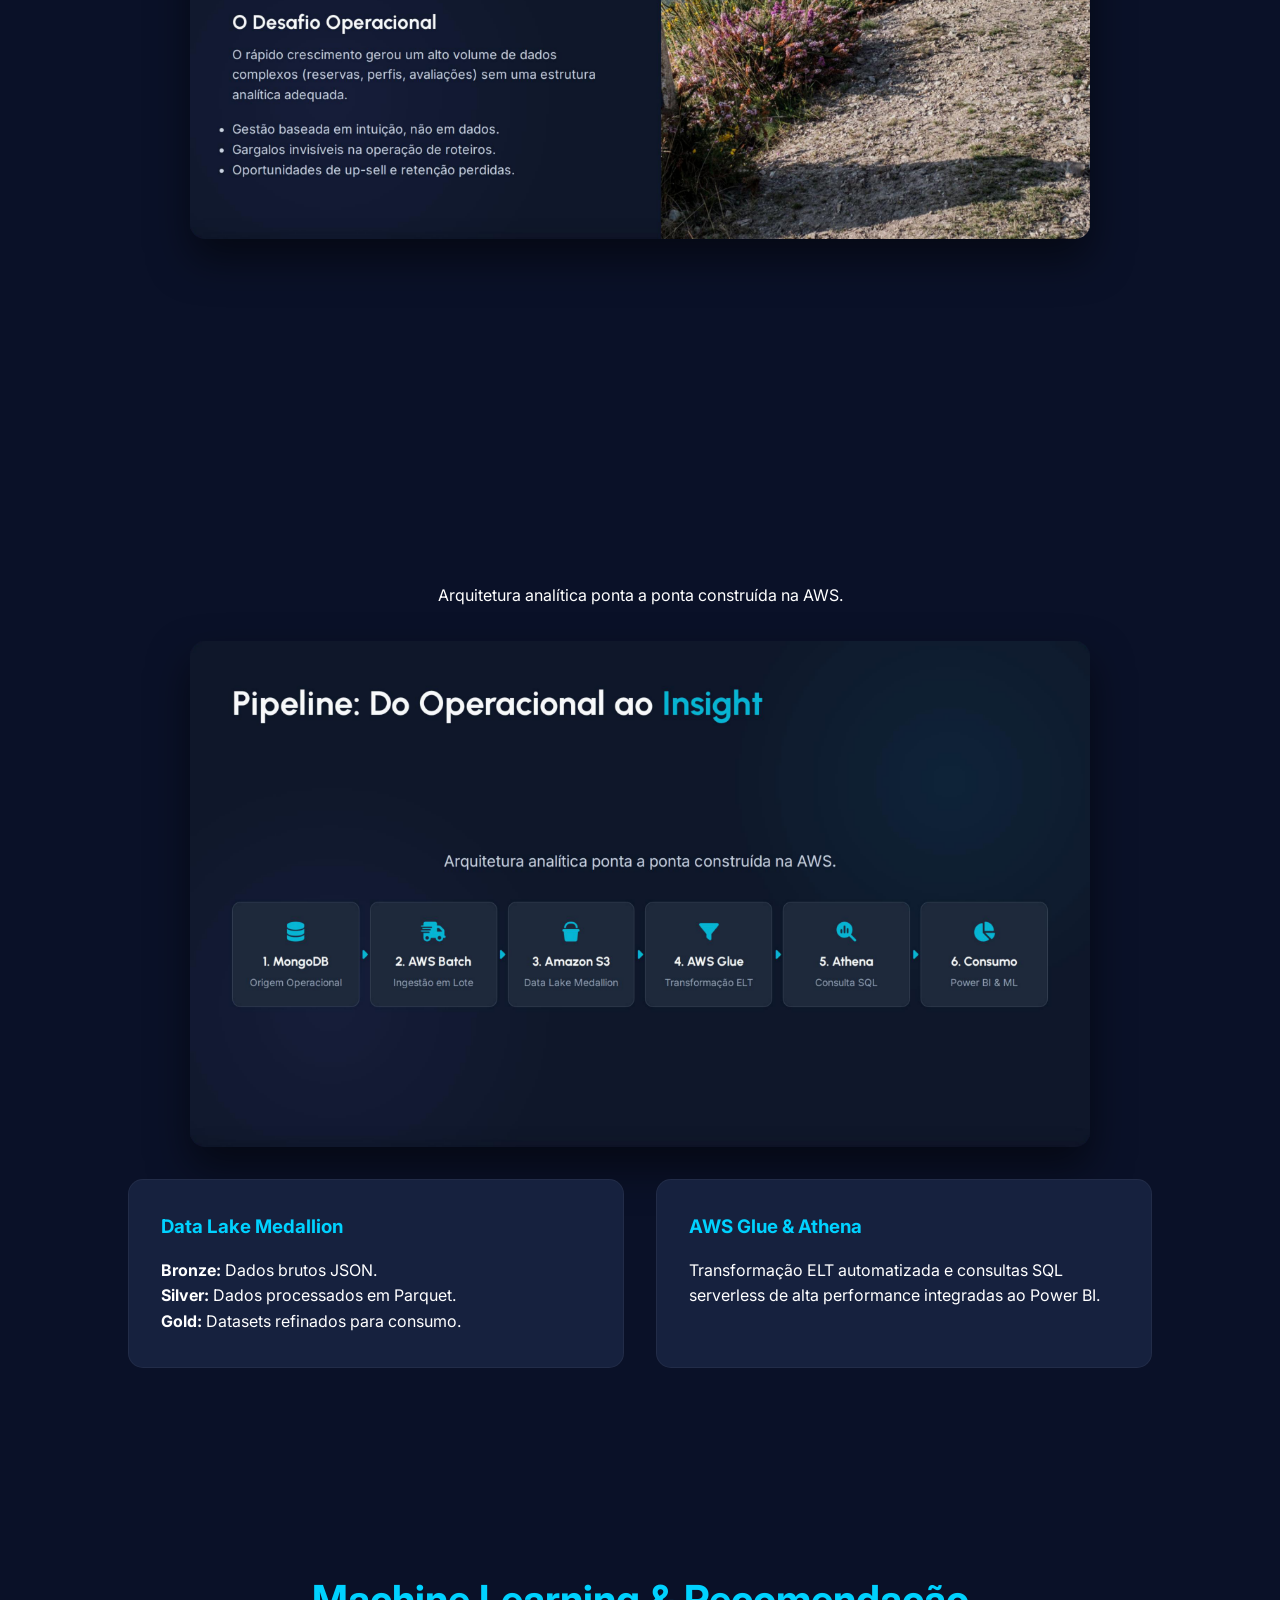
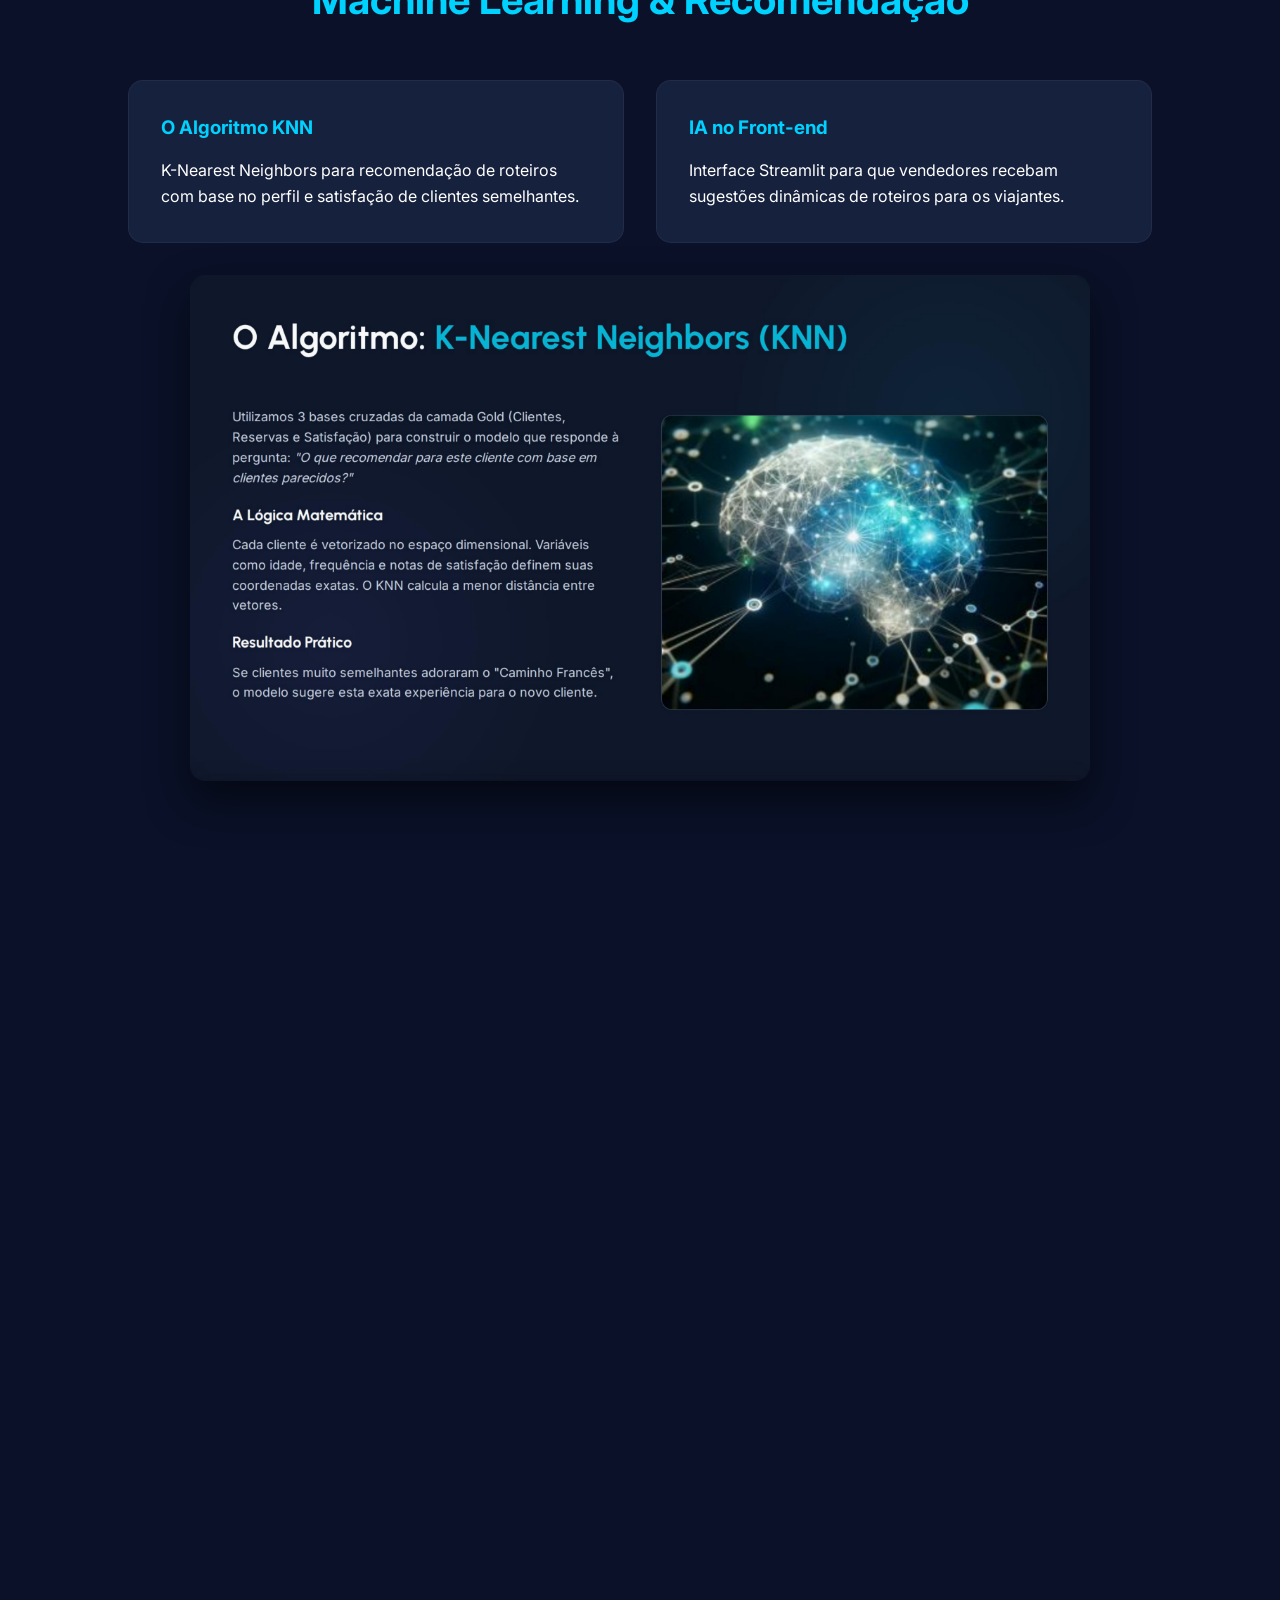
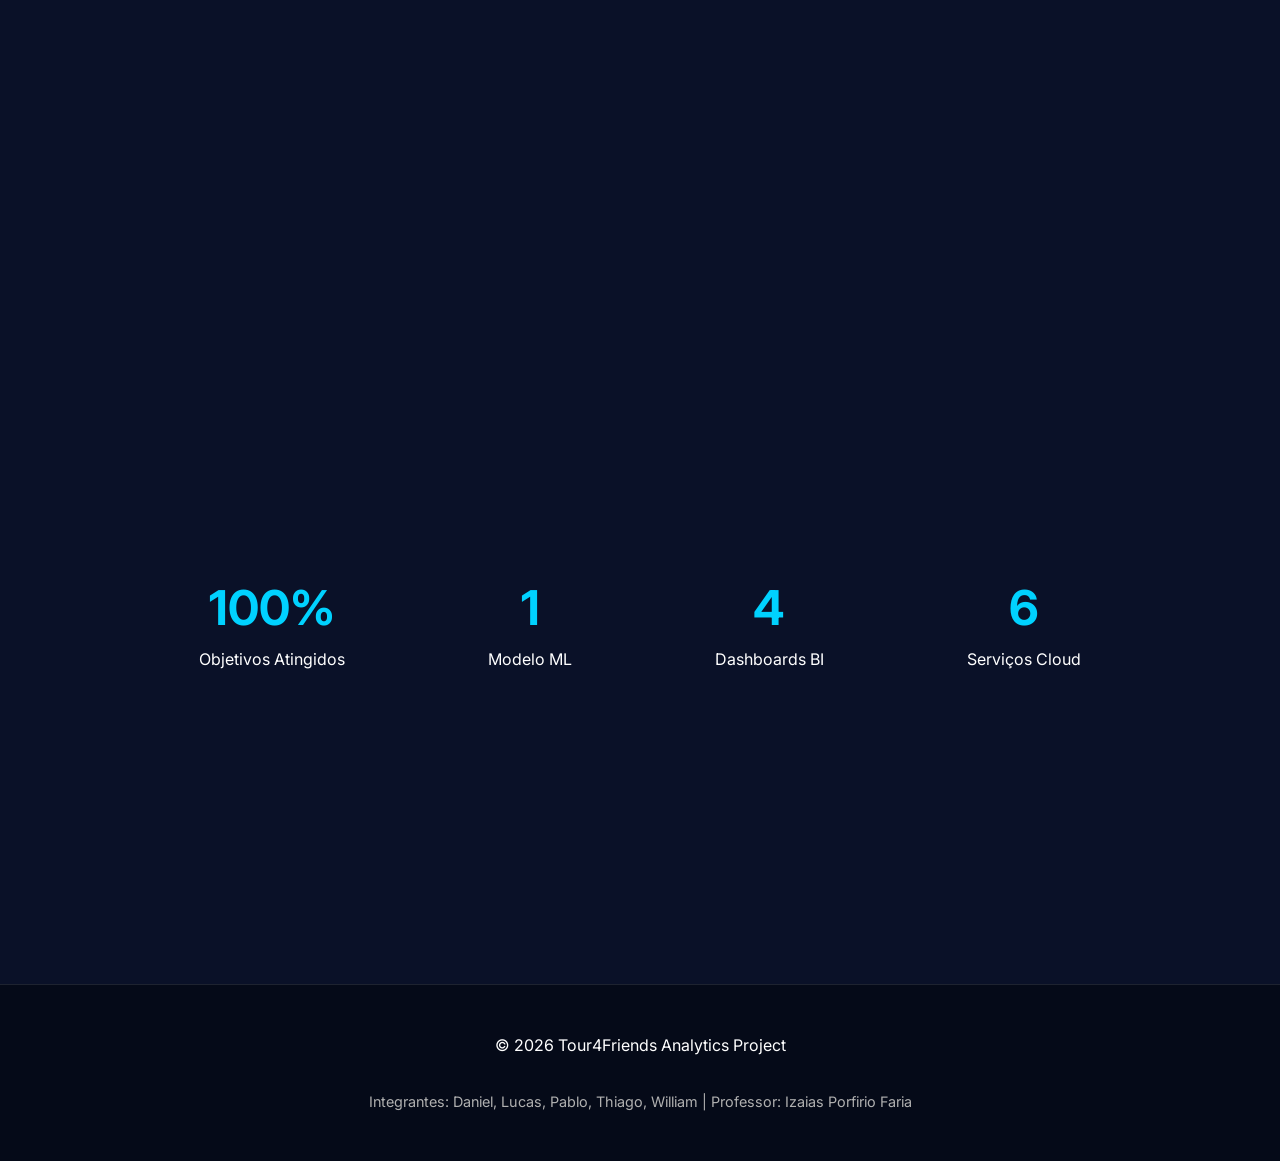
==== commit 3a67c729: "feat(pages): publish new analytics landing page" ====
--- a/index.html
+++ b/index.html
@@ -1,462 +1,136 @@
 <!DOCTYPE html>
-<html lang="pt-BR">
+<html lang="pt-br">
 <head>
-  <meta charset="UTF-8">
-  <meta name="viewport" content="width=device-width, initial-scale=1.0">
-  <title>Tour4Friends Analytics · Data Lake</title>
-  <link rel="preconnect" href="https://fonts.googleapis.com">
-  <link href="https://fonts.googleapis.com/css2?family=Inter:wght@300;400;500;600&family=IBM+Plex+Mono:wght@400;500&display=swap" rel="stylesheet">
-  <style>
-    :root {
-      --bg:    #141922;
-      --bg2:   #1b2230;
-      --bg3:   #232c3d;
-      --line:  rgba(255,255,255,0.12);
-      --line2: rgba(255,255,255,0.2);
-      --text:  #f4f7ff;
-      --text2: #c3cbe0;
-      --text3: #9aa6c4;
-      --aws:   #FF9900;
-      --mono:  'IBM Plex Mono', monospace;
-      --sans:  'Inter', sans-serif;
-    }
-
-    *, *::before, *::after { box-sizing: border-box; margin: 0; padding: 0; }
-    html { scroll-behavior: smooth; }
-
-    body {
-      font-family: var(--sans);
-      background: var(--bg);
-      color: var(--text);
-      font-size: 14px;
-      line-height: 1.6;
-    }
-
-    a { color: inherit; text-decoration: none; }
-    .shell { width: min(1080px, calc(100% - 48px)); margin: 0 auto; }
-
-    nav {
-      position: sticky; top: 0; z-index: 100;
-      border-bottom: 1px solid var(--line);
-      background: rgba(10,10,10,0.92);
-      backdrop-filter: blur(16px);
-    }
-    .nav-inner {
-      display: flex; align-items: center;
-      justify-content: space-between;
-      padding: 18px 0;
-    }
-    .logo-text { font-size: 13px; font-weight: 500; letter-spacing: -0.01em; }
-    .logo-sub { font-family: var(--mono); font-size: 10px; color: var(--text2); margin-top: 1px; letter-spacing: 0.06em; }
-    .nav-links { display: flex; gap: 4px; align-items: center; }
-    .nav-btn {
-      font-family: var(--sans); font-size: 12px;
-      padding: 6px 12px; border-radius: 5px;
-      border: 1px solid transparent; background: transparent;
-      color: var(--text2); cursor: pointer; transition: all 0.15s;
-      transform: translateY(0);
-    }
-    .nav-btn:hover {
-      color: var(--text);
-      border-color: var(--line2);
-      background: rgba(255,255,255,0.04);
-      transform: translateY(-1px);
-    }
-    .nav-btn.primary { border-color: var(--line2); color: var(--text); }
-    .nav-btn.primary:hover { border-color: rgba(255,255,255,0.3); }
-
-    .hero { padding: 80px 0 64px; border-bottom: 1px solid var(--line); }
-    .hero-eyebrow {
-      font-family: var(--mono); font-size: 10px;
-      color: var(--text2); letter-spacing: 0.12em; text-transform: uppercase;
-      margin-bottom: 20px;
-    }
-    .hero h1 {
-      font-size: clamp(28px, 4vw, 44px);
-      font-weight: 300; letter-spacing: -0.04em; line-height: 1.1;
-      margin-bottom: 20px; max-width: 640px;
-    }
-    .hero h1 strong { font-weight: 600; }
-    .hero-desc {
-      font-size: 14px; color: var(--text2); line-height: 1.8;
-      max-width: 520px; margin-bottom: 32px; font-weight: 300;
-    }
-    .hero-actions { display: flex; gap: 8px; align-items: center; }
-    .btn-ghost {
-      font-size: 12px; font-weight: 500;
-      padding: 8px 16px; border-radius: 5px;
-      border: 1px solid var(--line2); background: transparent;
-      color: var(--text); cursor: pointer; transition: all 0.15s;
-      display: inline-block;
-    }
-    .btn-ghost:hover {
-      border-color: rgba(255,255,255,0.45);
-      background: rgba(255,255,255,0.05);
-      box-shadow: 0 8px 20px rgba(0,0,0,0.18);
-      transform: translateY(-1px);
-    }
-    .btn-muted {
-      font-size: 12px; color: var(--text2);
-      padding: 8px 12px; transition: color 0.15s; display: inline-block;
-    }
-    .btn-muted:hover { color: var(--text); }
-
-    .meta-row {
-      display: flex; gap: 32px; align-items: center;
-      padding: 24px 0; border-bottom: 1px solid var(--line); flex-wrap: wrap;
-    }
-    .meta-item { display: flex; flex-direction: column; gap: 2px; }
-    .meta-val { font-size: 18px; font-weight: 600; letter-spacing: -0.03em; }
-    .meta-lbl { font-family: var(--mono); font-size: 10px; color: var(--text2); letter-spacing: 0.06em; }
-    .meta-divider { width: 1px; height: 28px; background: var(--line2); flex-shrink: 0; }
-    .status-pill {
-      font-family: var(--mono); font-size: 10px; font-weight: 500;
-      padding: 4px 8px; border-radius: 3px;
-      background: rgba(255,153,0,0.08); border: 1px solid rgba(255,153,0,0.18);
-      color: #ff9900; letter-spacing: 0.06em;
-      display: flex; align-items: center; gap: 5px;
-    }
-    .status-pill::before {
-      content: ''; width: 5px; height: 5px; border-radius: 50%;
-      background: var(--aws); animation: pulse 2s infinite;
-    }
-    @keyframes pulse { 0%,100%{opacity:1} 50%{opacity:0.4} }
-
-    section { padding: 56px 0; border-bottom: 1px solid var(--line); }
-    .sec-label {
-      font-family: var(--mono); font-size: 10px; font-weight: 500;
-      color: var(--text2); letter-spacing: 0.12em; text-transform: uppercase;
-      margin-bottom: 32px;
-    }
-
-    .pipeline {
-      display: grid; grid-template-columns: repeat(5, 1fr);
-      border: 1px solid var(--line); border-radius: 8px; overflow: hidden;
-    }
-    .pipe-step {
-      padding: 20px 16px; background: var(--bg2);
-      border-right: 1px solid var(--line);
-      display: flex; flex-direction: column; gap: 8px;
-      transition: background 0.2s, transform 0.2s, box-shadow 0.2s;
-      position: relative;
-      overflow: hidden;
-    }
-    .pipe-step::after {
-      content: '';
-      position: absolute;
-      inset: 0;
-      background: linear-gradient(135deg, rgba(255,255,255,0.08), transparent 55%);
-      opacity: 0;
-      transition: opacity 0.2s;
-      pointer-events: none;
-    }
-    .pipe-step:last-child { border-right: none; }
-    .pipe-step:hover {
-      background: var(--bg3);
-      transform: translateY(-3px);
-      box-shadow: 0 14px 28px rgba(6,10,18,0.32);
-    }
-    .pipe-step:hover::after { opacity: 1; }
-    .pipe-num { font-family: var(--mono); font-size: 9px; color: var(--text3); letter-spacing: 0.06em; }
-    .pipe-icon { font-size: 18px; line-height: 1; }
-    .pipe-name { font-size: 12px; font-weight: 500; }
-    .pipe-desc { font-size: 11px; color: var(--text2); line-height: 1.6; }
-    .pipe-tag { font-family: var(--mono); font-size: 9px; color: var(--text3); margin-top: 4px; }
-
-    .medallion {
-      display: grid; grid-template-columns: repeat(3, 1fr);
-      gap: 1px; background: var(--line);
-      border: 1px solid var(--line); border-radius: 8px; overflow: hidden;
-    }
-    .medal {
-      background: var(--bg2);
-      padding: 28px 24px;
-      transition: background 0.2s, transform 0.2s, box-shadow 0.2s;
-      position: relative;
-      overflow: hidden;
-    }
-    .medal::after {
-      content: '';
-      position: absolute;
-      inset: 0;
-      background: radial-gradient(circle at top right, rgba(255,255,255,0.12), transparent 50%);
-      opacity: 0;
-      transition: opacity 0.2s;
-      pointer-events: none;
-    }
-    .medal:hover {
-      background: var(--bg3);
-      transform: translateY(-3px);
-      box-shadow: 0 14px 28px rgba(6,10,18,0.32);
-    }
-    .medal:hover::after { opacity: 1; }
-    .medal-top { display: flex; align-items: center; justify-content: space-between; margin-bottom: 16px; }
-    .medal-name { font-size: 13px; font-weight: 500; }
-    .medal-format {
-      font-family: var(--mono); font-size: 9px;
-      padding: 3px 6px; border-radius: 3px; border: 1px solid;
-    }
-    .bronze .medal-format { background: rgba(180,100,0,0.08); border-color: rgba(180,100,0,0.2); color: #c27c2a; }
-    .silver .medal-format { background: rgba(160,160,160,0.08); border-color: rgba(160,160,160,0.2); color: #aaa; }
-    .gold   .medal-format { background: rgba(200,160,0,0.08); border-color: rgba(200,160,0,0.2); color: #c8a32a; }
-    .medal-zone { font-family: var(--mono); font-size: 9px; color: var(--text2); letter-spacing: 0.08em; text-transform: uppercase; margin-bottom: 12px; }
-    .medal-desc { font-size: 12px; color: var(--text2); line-height: 1.7; font-weight: 300; }
-
-    .stack-table { width: 100%; border-collapse: collapse; }
-    .stack-table tr { border-bottom: 1px solid var(--line); transition: background 0.12s; }
-    .stack-table tr:last-child { border-bottom: none; }
-    .stack-table tr:hover td {
-      background: var(--bg2);
-      color: var(--text);
-    }
-    .stack-table td { padding: 14px 8px; vertical-align: middle; }
-    .stack-table td:first-child { width: 110px; padding-left: 0; }
-    .stack-table td:nth-child(2) { width: 200px; font-weight: 500; font-size: 13px; }
-    .stack-table td:last-child { color: var(--text2); font-size: 12px; font-weight: 300; }
-    .layer-tag {
-      font-family: var(--mono); font-size: 9px; font-weight: 500;
-      padding: 3px 7px; border-radius: 3px; border: 1px solid;
-      letter-spacing: 0.05em; white-space: nowrap; display: inline-block;
-    }
-    .lt-source   { background: rgba(34,197,94,0.05); border-color: rgba(34,197,94,0.15); color: #4ade80; }
-    .lt-ingest   { background: rgba(255,255,255,0.03); border-color: var(--line2); color: var(--text2); }
-    .lt-process  { background: rgba(255,153,0,0.05); border-color: rgba(255,153,0,0.15); color: #ffa040; }
-    .lt-storage  { background: rgba(255,153,0,0.05); border-color: rgba(255,153,0,0.15); color: #ffa040; }
-    .lt-catalog  { background: rgba(138,90,255,0.05); border-color: rgba(138,90,255,0.15); color: #a78bfa; }
-    .lt-analytics{ background: rgba(68,136,255,0.05); border-color: rgba(68,136,255,0.15); color: #7ab0ff; }
-
-    .team-grid {
-      display: grid; grid-template-columns: repeat(5, 1fr); gap: 16px;
-    }
-    .team-card {
-      display: flex;
-      flex-direction: column;
-      align-items: center;
-      gap: 10px;
-      text-align: center;
-      padding: 14px 10px;
-      border-radius: 10px;
-      border: 1px solid transparent;
-      transition: transform 0.2s, border-color 0.2s, background 0.2s;
-    }
-    .team-card:hover {
-      transform: translateY(-3px);
-      border-color: var(--line2);
-      background: rgba(255,255,255,0.03);
-    }
-    .team-avatar {
-      width: 64px; height: 64px; border-radius: 50%;
-      border: 1px solid var(--line2); overflow: hidden; background: var(--bg3);
-      transition: transform 0.2s, box-shadow 0.2s, border-color 0.2s;
-    }
-    .team-card:hover .team-avatar {
-      transform: scale(1.04);
-      border-color: rgba(255,255,255,0.35);
-      box-shadow: 0 8px 22px rgba(0,0,0,0.28);
-    }
-    .team-avatar img { width: 100%; height: 100%; object-fit: cover; display: block; }
-    .team-name { font-size: 12px; font-weight: 500; }
-
-    footer {
-      padding: 28px 0; border-top: 1px solid var(--line);
-      display: flex; justify-content: space-between; align-items: center; flex-wrap: wrap; gap: 12px;
-    }
-    .footer-l { font-family: var(--mono); font-size: 10px; color: var(--text2); }
-    .footer-r { font-family: var(--mono); font-size: 10px; color: var(--text3); }
-
-    @media(max-width:860px){
-      .pipeline { grid-template-columns: 1fr 1fr; }
-      .pipe-step { border-bottom: 1px solid var(--line); }
-      .team-grid { grid-template-columns: repeat(3,1fr); }
-      .medallion { grid-template-columns: 1fr; gap: 0; }
-      .medal { border-bottom: 1px solid var(--line); }
-    }
-    @media(max-width:540px){
-      .pipeline { grid-template-columns: 1fr; }
-      .team-grid { grid-template-columns: repeat(2,1fr); }
-      .meta-divider { display: none; }
-      .meta-row { gap: 20px; }
-    }
-  </style>
+    <meta charset="UTF-8">
+    <meta name="viewport" content="width=device-width, initial-scale=1.0">
+    <title>Tour4Friends Analytics & AI</title>
+    <link rel="stylesheet" href="assets/style.css">
+    <link rel="preconnect" href="https://fonts.googleapis.com">
+    <link rel="preconnect" href="https://fonts.gstatic.com" crossorigin>
+    <link href="https://fonts.googleapis.com/css2?family=Inter:wght@400;500;700&display=swap" rel="stylesheet">
 </head>
 <body>
+    <header>
+        <div class="logo">Tour4Friends</div>
+        <nav>
+            <ul>
+                <li><a href="#home">Início</a></li>
+                <li><a href="#desafio">Desafio</a></li>
+                <li><a href="#arquitetura">Arquitetura</a></li>
+                <li><a href="#ml">Machine Learning</a></li>
+                <li><a href="#resultados">Resultados</a></li>
+            </ul>
+        </nav>
+    </header>
 
-  <nav>
-    <div class="shell nav-inner">
-      <div>
-        <div class="logo-text">Tour4Friends Analytics</div>
-        <div class="logo-sub">DATA LAKE · ELT · MVP</div>
-      </div>
-      <div class="nav-links">
-        <a class="nav-btn" href="#pipeline">Pipeline</a>
-        <a class="nav-btn" href="#stack">Stack</a>
-        <a class="nav-btn" href="#time">Time</a>
-        <a class="nav-btn primary" href="https://github.com/Thiago-code-lab" target="_blank">GitHub →</a>
-      </div>
-    </div>
-  </nav>
+    <main>
+        <!-- Hero Section -->
+        <section id="home" class="hero">
+            <h1>Tour4Friends Analytics & AI</h1>
+            <p>Data Lake AWS & Inteligência Artificial: Inteligência de Dados para Gestão de Destinos no Caminho de Santiago.</p>
+        </section>
 
-  <div class="shell">
+        <!-- Desafio Section -->
+        <section id="desafio">
+            <h2>A Empresa e o Desafio</h2>
+            <div class="grid">
+                <div class="card">
+                    <h3>Tour4Friends</h3>
+                    <p>Empresa especializada em turismo de experiência com roteiros personalizados no Caminho de Santiago.</p>
+                </div>
+                <div class="card">
+                    <h3>O Desafio Operacional</h3>
+                    <p>Gestão baseada em intuição, gargalos invisíveis na operação e perda de oportunidades de up-sell e retenção.</p>
+                </div>
+            </div>
+            <img src="assets/images/slide_2.png" alt="Desafio Operacional" class="architecture-img">
+        </section>
 
-    <div class="hero">
-      <div class="hero-eyebrow">Projeto Integrador · 2025</div>
-      <h1>Data Lake para <strong>turismo inteligente</strong></h1>
-      <p class="hero-desc">Pipeline ELT batch-first que transforma dados operacionais da plataforma Tour4Friends em inteligência de negócios — da extração em lote com AWS Batch até os dashboards no Power BI.</p>
-      <div class="hero-actions">
-        <a class="btn-ghost" href="https://github.com/Thiago-code-lab" target="_blank">Ver repositório</a>
-        <a class="btn-muted" href="#pipeline">Explorar arquitetura ↓</a>
-      </div>
-    </div>
+        <!-- Arquitetura Section -->
+        <section id="arquitetura">
+            <h2>Pipeline: Do Operacional ao Insight</h2>
+            <p style="text-align: center; margin-bottom: 2rem;">Arquitetura analítica ponta a ponta construída na AWS.</p>
+            <img src="assets/images/slide_3.png" alt="Pipeline AWS" class="architecture-img">
+            
+            <div class="grid">
+                <div class="card">
+                    <h3>Data Lake Medallion</h3>
+                    <p><strong>Bronze:</strong> Dados brutos JSON.<br><strong>Silver:</strong> Dados processados em Parquet.<br><strong>Gold:</strong> Datasets refinados para consumo.</p>
+                </div>
+                <div class="card">
+                    <h3>AWS Glue & Athena</h3>
+                    <p>Transformação ELT automatizada e consultas SQL serverless de alta performance integradas ao Power BI.</p>
+                </div>
+            </div>
+        </section>
 
-    <div class="meta-row">
-      <div class="meta-item"><span class="meta-val">ELT</span><span class="meta-lbl">Arquitetura</span></div>
-      <div class="meta-divider"></div>
-      <div class="meta-item"><span class="meta-val">3</span><span class="meta-lbl">Camadas Medallion</span></div>
-      <div class="meta-divider"></div>
-      <div class="meta-item"><span class="meta-val">BATCH</span><span class="meta-lbl">Ingestão por lote</span></div>
-      <div class="meta-divider"></div>
-      <div class="meta-item"><span class="meta-val">6</span><span class="meta-lbl">Componentes AWS</span></div>
-      <div class="meta-divider"></div>
-      <span class="status-pill">Em Desenvolvimento</span>
-    </div>
+        <!-- Machine Learning Section -->
+        <section id="ml">
+            <h2>Machine Learning & Recomendação</h2>
+            <div class="grid">
+                <div class="card">
+                    <h3>O Algoritmo KNN</h3>
+                    <p>K-Nearest Neighbors para recomendação de roteiros com base no perfil e satisfação de clientes semelhantes.</p>
+                </div>
+                <div class="card">
+                    <h3>IA no Front-end</h3>
+                    <p>Interface Streamlit para que vendedores recebam sugestões dinâmicas de roteiros para os viajantes.</p>
+                </div>
+            </div>
+            <img src="assets/images/slide_13.png" alt="Lógica KNN" class="architecture-img">
+        </section>
 
-    <section id="pipeline">
-      <div class="sec-label">Fluxo de dados</div>
-      <div style="margin-bottom:24px">
-        <img width="1698" height="926" alt="Image" src="https://github.com/user-attachments/assets/fd9ed432-6662-4e53-b1c5-659e4e41cb7d" style="width:100%;height:auto;border:1px solid var(--line);border-radius:10px;display:block" />
-      </div>
-      <div class="pipeline">
-        <div class="pipe-step">
-          <div class="pipe-num">01</div>
-          <div class="pipe-icon">🗃️</div>
-          <div class="pipe-name">MongoDB</div>
-          <div class="pipe-desc">Banco NoSQL operacional. Fonte de reservas e interações.</div>
-          <div class="pipe-tag">EXTRACT</div>
+        <!-- Dashboards Section -->
+        <section id="dashboards">
+            <h2>Visão Executiva e Estratégica</h2>
+            <div class="grid">
+                <div class="card">
+                    <h3>Performance Financeira</h3>
+                    <p>Acompanhamento de receita, volume de vendas e ticket médio via dashboards de BI.</p>
+                </div>
+                <div class="card">
+                    <h3>Matriz Estratégica</h3>
+                    <p>Cruzamento de sazonalidade e rentabilidade para otimização de campanhas de marketing.</p>
+                </div>
+            </div>
+            <img src="assets/images/slide_16.png" alt="Power BI Dashboard" class="architecture-img">
+        </section>
+
+        <!-- Resultados Section -->
+        <section id="resultados">
+            <h2>Resultados Consolidados</h2>
+            <div class="stats-container">
+                <div class="stat-item">
+                    <h4>100%</h4>
+                    <p>Objetivos Atingidos</p>
+                </div>
+                <div class="stat-item">
+                    <h4>1</h4>
+                    <p>Modelo ML</p>
+                </div>
+                <div class="stat-item">
+                    <h4>4</h4>
+                    <p>Dashboards BI</p>
+                </div>
+                <div class="stat-item">
+                    <h4>6</h4>
+                    <p>Serviços Cloud</p>
+                </div>
+            </div>
+            <div class="card" style="margin-top: 3rem; text-align: center;">
+                <h3>O Impacto Tour4Friends</h3>
+                <p>A empresa abandona a era do "achismo operacional" e entra na maturidade de Big Data Analytics, conquistando visibilidade cirúrgica e fundação analítica ilimitada.</p>
+            </div>
+        </section>
+    </main>
+
+    <footer>
+        <p>&copy; 2026 Tour4Friends Analytics Project</p>
+        <div class="footer-credits">
+            Integrantes: Daniel, Lucas, Pablo, Thiago, William | Professor: Izaias Porfirio Faria
         </div>
-        <div class="pipe-step">
-          <div class="pipe-num">02</div>
-          <div class="pipe-icon">⚡</div>
-          <div class="pipe-name">AWS Batch</div>
-          <div class="pipe-desc">Jobs agendados extraem dados do MongoDB e dos arquivos operacionais e publicam lotes no S3.</div>
-          <div class="pipe-tag">SCHEDULED BATCH</div>
-        </div>
-        <div class="pipe-step">
-          <div class="pipe-num">03</div>
-          <div class="pipe-icon">🪣</div>
-          <div class="pipe-name">Amazon S3</div>
-          <div class="pipe-desc">Data Lake em camadas Medallion. Dados brutos em JSON.</div>
-          <div class="pipe-tag">LOAD · BRONZE</div>
-        </div>
-        <div class="pipe-step">
-          <div class="pipe-num">04</div>
-          <div class="pipe-icon">⚙️</div>
-          <div class="pipe-name">AWS Glue</div>
-          <div class="pipe-desc">Spark serverless. Limpeza e conversão para Parquet.</div>
-          <div class="pipe-tag">TRANSFORM · SPARK</div>
-        </div>
-        <div class="pipe-step">
-          <div class="pipe-num">05</div>
-          <div class="pipe-icon">📊</div>
-          <div class="pipe-name">Athena + Power BI</div>
-          <div class="pipe-desc">SQL serverless sobre S3. Dashboards estratégicos.</div>
-          <div class="pipe-tag">ANALYTICS</div>
-        </div>
-      </div>
-    </section>
+    </footer>
 
-    <section>
-      <div class="sec-label">Medallion Architecture</div>
-      <div class="medallion">
-        <div class="medal bronze">
-          <div class="medal-top"><div class="medal-name">Raw Zone</div><span class="medal-format">JSON</span></div>
-          <div class="medal-zone">Bronze · Camada 01</div>
-          <p class="medal-desc">Snapshots e arquivos originais extraídos em lote. Dados brutos sem transformação — fonte da verdade imutável do pipeline.</p>
-        </div>
-        <div class="medal silver">
-          <div class="medal-top"><div class="medal-name">Processed Zone</div><span class="medal-format">Parquet</span></div>
-          <div class="medal-zone">Silver · Camada 02</div>
-          <p class="medal-desc">Dados limpos, tipados e convertidos via AWS Glue. Schema validado e particionado para queries eficientes.</p>
-        </div>
-        <div class="medal gold">
-          <div class="medal-top"><div class="medal-name">Curated Zone</div><span class="medal-format">Agregado</span></div>
-          <div class="medal-zone">Gold · Camada 03</div>
-          <p class="medal-desc">Tabelas com regras de negócio aplicadas, prontas para consumo pelo Athena e Power BI.</p>
-        </div>
-      </div>
-    </section>
-
-    <section id="stack">
-      <div class="sec-label">Componentes tecnológicos</div>
-      <table class="stack-table">
-        <tbody>
-          <tr>
-            <td><span class="layer-tag lt-source">Fonte</span></td>
-            <td>MongoDB</td>
-            <td>Banco NoSQL operacional para registros de viagens e reservas</td>
-          </tr>
-          <tr>
-            <td><span class="layer-tag lt-ingest">Ingestão</span></td>
-            <td>AWS Batch</td>
-            <td>Execução de jobs em lote para extração, padronização inicial e carga no S3</td>
-          </tr>
-          <tr>
-            <td><span class="layer-tag lt-process">Processamento</span></td>
-            <td>AWS Glue (Spark)</td>
-            <td>Transformação e conversão de formatos JSON → Parquet</td>
-          </tr>
-          <tr>
-            <td><span class="layer-tag lt-storage">Armazenamento</span></td>
-            <td>Amazon S3</td>
-            <td>Data Lake escalável organizado em camadas Medallion</td>
-          </tr>
-          <tr>
-            <td><span class="layer-tag lt-catalog">Catálogo</span></td>
-            <td>Glue Data Catalog</td>
-            <td>Repositório central de metadados para governança e descoberta</td>
-          </tr>
-          <tr>
-            <td><span class="layer-tag lt-analytics">Analytics</span></td>
-            <td>Athena + Power BI</td>
-            <td>SQL serverless sobre S3 com dashboards estratégicos</td>
-          </tr>
-        </tbody>
-      </table>
-    </section>
-
-    <section id="time">
-      <div class="sec-label">Time</div>
-      <div class="team-grid">
-        <div class="team-card">
-          <div class="team-avatar"><img src="Pablo.jpeg" alt="Pablo Roberto" loading="lazy"></div>
-          <div class="team-name">Pablo Roberto</div>
-        </div>
-        <div class="team-card">
-          <div class="team-avatar"><img src="Lucas.jpeg" alt="Lucas Antonio" loading="lazy"></div>
-          <div class="team-name">Lucas Antonio</div>
-        </div>
-        <div class="team-card">
-          <div class="team-avatar"><img src="Thiago.jpg" alt="Thiago Cardoso" loading="lazy"></div>
-          <div class="team-name">Thiago Cardoso</div>
-        </div>
-        <div class="team-card">
-          <div class="team-avatar"><img src="willian.jpeg" alt="William Nunes" loading="lazy"></div>
-          <div class="team-name">William Nunes</div>
-        </div>
-        <div class="team-card">
-          <div class="team-avatar"><img src="Daniel.png" alt="Daniel Fernando" loading="lazy"></div>
-          <div class="team-name">Daniel Fernando</div>
-        </div>
-      </div>
-    </section>
-
-  </div>
-
-  <footer>
-    <div class="shell" style="display:flex;justify-content:space-between;flex-wrap:wrap;gap:12px;width:100%">
-      <span class="footer-l">Tour4Friends Analytics · Data Lake MVP · 2025</span>
-      <span class="footer-r">MongoDB · AWS Batch · AWS Glue · S3 · Athena · Power BI</span>
-    </div>
-  </footer>
-
+    <script src="assets/script.js"></script>
 </body>
 </html>
--- a/assets/style.css
+++ b/assets/style.css
@@ -0,0 +1,169 @@
+:root {
+    --bg-color: #0a1128;
+    --card-bg: #16213e;
+    --accent-color: #00d2ff;
+    --text-color: #ffffff;
+    --text-muted: #b0b0b0;
+    --transition: all 0.3s ease;
+}
+
+* {
+    margin: 0;
+    padding: 0;
+    box-sizing: border-box;
+}
+
+body {
+    font-family: 'Inter', -apple-system, BlinkMacSystemFont, "Segoe UI", Roboto, Helvetica, Arial, sans-serif;
+    background-color: var(--bg-color);
+    color: var(--text-color);
+    line-height: 1.6;
+    overflow-x: hidden;
+}
+
+/* Header & Navigation */
+header {
+    position: fixed;
+    top: 0;
+    width: 100%;
+    padding: 1.5rem 10%;
+    display: flex;
+    justify-content: space-between;
+    align-items: center;
+    background: rgba(10, 17, 40, 0.9);
+    backdrop-filter: blur(10px);
+    z-index: 1000;
+    border-bottom: 1px solid rgba(255, 255, 255, 0.1);
+}
+
+.logo {
+    font-size: 1.5rem;
+    font-weight: 700;
+    color: var(--accent-color);
+}
+
+nav ul {
+    display: flex;
+    list-style: none;
+}
+
+nav ul li {
+    margin-left: 2rem;
+}
+
+nav ul li a {
+    text-decoration: none;
+    color: var(--text-color);
+    font-weight: 500;
+    transition: var(--transition);
+}
+
+nav ul li a:hover {
+    color: var(--accent-color);
+}
+
+/* Hero Section */
+.hero {
+    height: 100vh;
+    display: flex;
+    flex-direction: column;
+    justify-content: center;
+    align-items: center;
+    text-align: center;
+    padding: 0 10%;
+    background: linear-gradient(rgba(10, 17, 40, 0.7), rgba(10, 17, 40, 0.7)), url('images/slide_1.png');
+    background-size: cover;
+    background-position: center;
+}
+
+.hero h1 {
+    font-size: 4rem;
+    margin-bottom: 1rem;
+    color: var(--accent-color);
+}
+
+.hero p {
+    font-size: 1.5rem;
+    max-width: 800px;
+    margin-bottom: 2rem;
+}
+
+/* Sections */
+section {
+    padding: 100px 10%;
+}
+
+h2 {
+    font-size: 2.5rem;
+    margin-bottom: 3rem;
+    text-align: center;
+    color: var(--accent-color);
+}
+
+.grid {
+    display: grid;
+    grid-template-columns: repeat(auto-fit, minmax(300px, 1fr));
+    gap: 2rem;
+}
+
+.card {
+    background: var(--card-bg);
+    padding: 2rem;
+    border-radius: 15px;
+    border: 1px solid rgba(255, 255, 255, 0.05);
+    transition: var(--transition);
+}
+
+.card:hover {
+    transform: translateY(-10px);
+    border-color: var(--accent-color);
+}
+
+.card h3 {
+    margin-bottom: 1rem;
+    color: var(--accent-color);
+}
+
+/* Pipeline & Architecture */
+.architecture-img {
+    width: 100%;
+    max-width: 900px;
+    margin: 2rem auto;
+    display: block;
+    border-radius: 15px;
+    box-shadow: 0 20px 40px rgba(0,0,0,0.5);
+}
+
+/* Stats */
+.stats-container {
+    display: flex;
+    justify-content: space-around;
+    flex-wrap: wrap;
+    text-align: center;
+}
+
+.stat-item h4 {
+    font-size: 3rem;
+    color: var(--accent-color);
+}
+
+/* Footer */
+footer {
+    padding: 3rem 10%;
+    background: #050a18;
+    text-align: center;
+    border-top: 1px solid rgba(255, 255, 255, 0.1);
+}
+
+.footer-credits {
+    margin-top: 2rem;
+    font-size: 0.9rem;
+    color: var(--text-muted);
+}
+
+/* Responsive */
+@media (max-width: 768px) {
+    .hero h1 { font-size: 2.5rem; }
+    header { padding: 1rem 5%; }
+    nav { display: none; }
+}
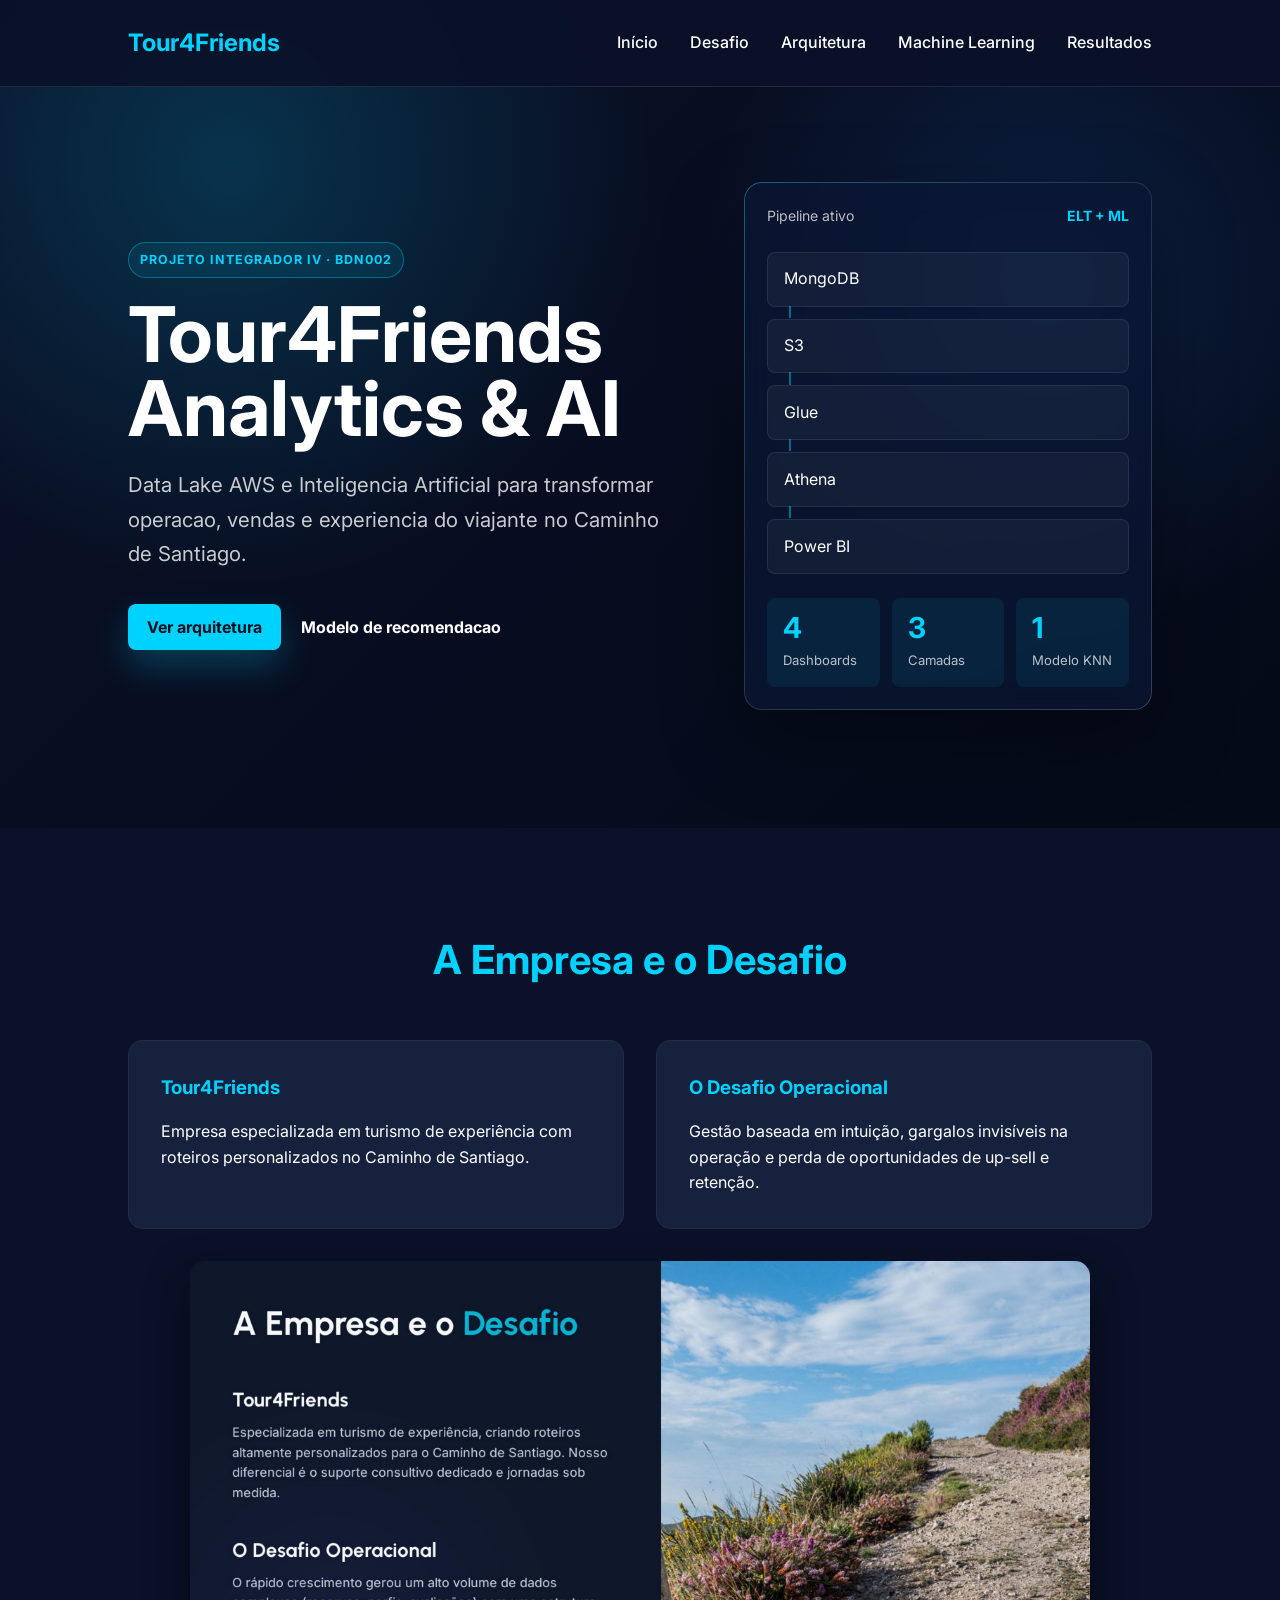
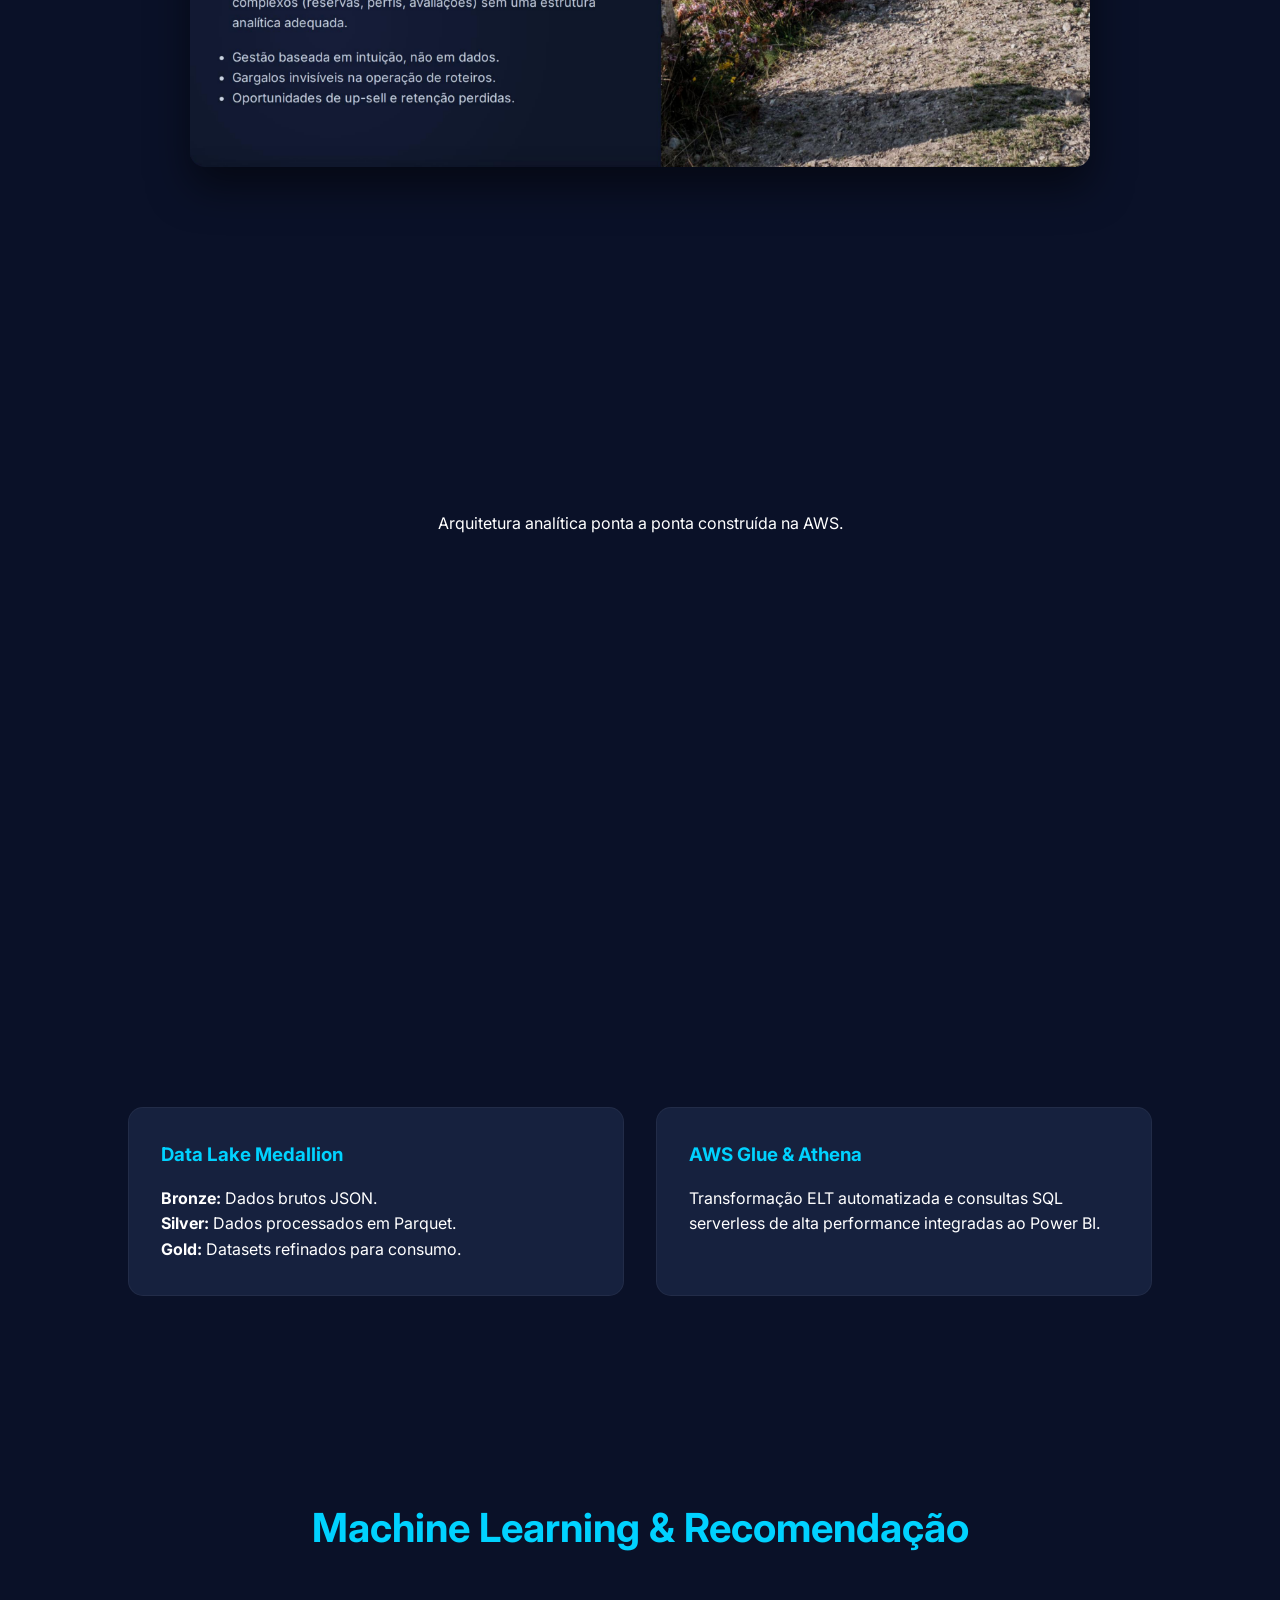
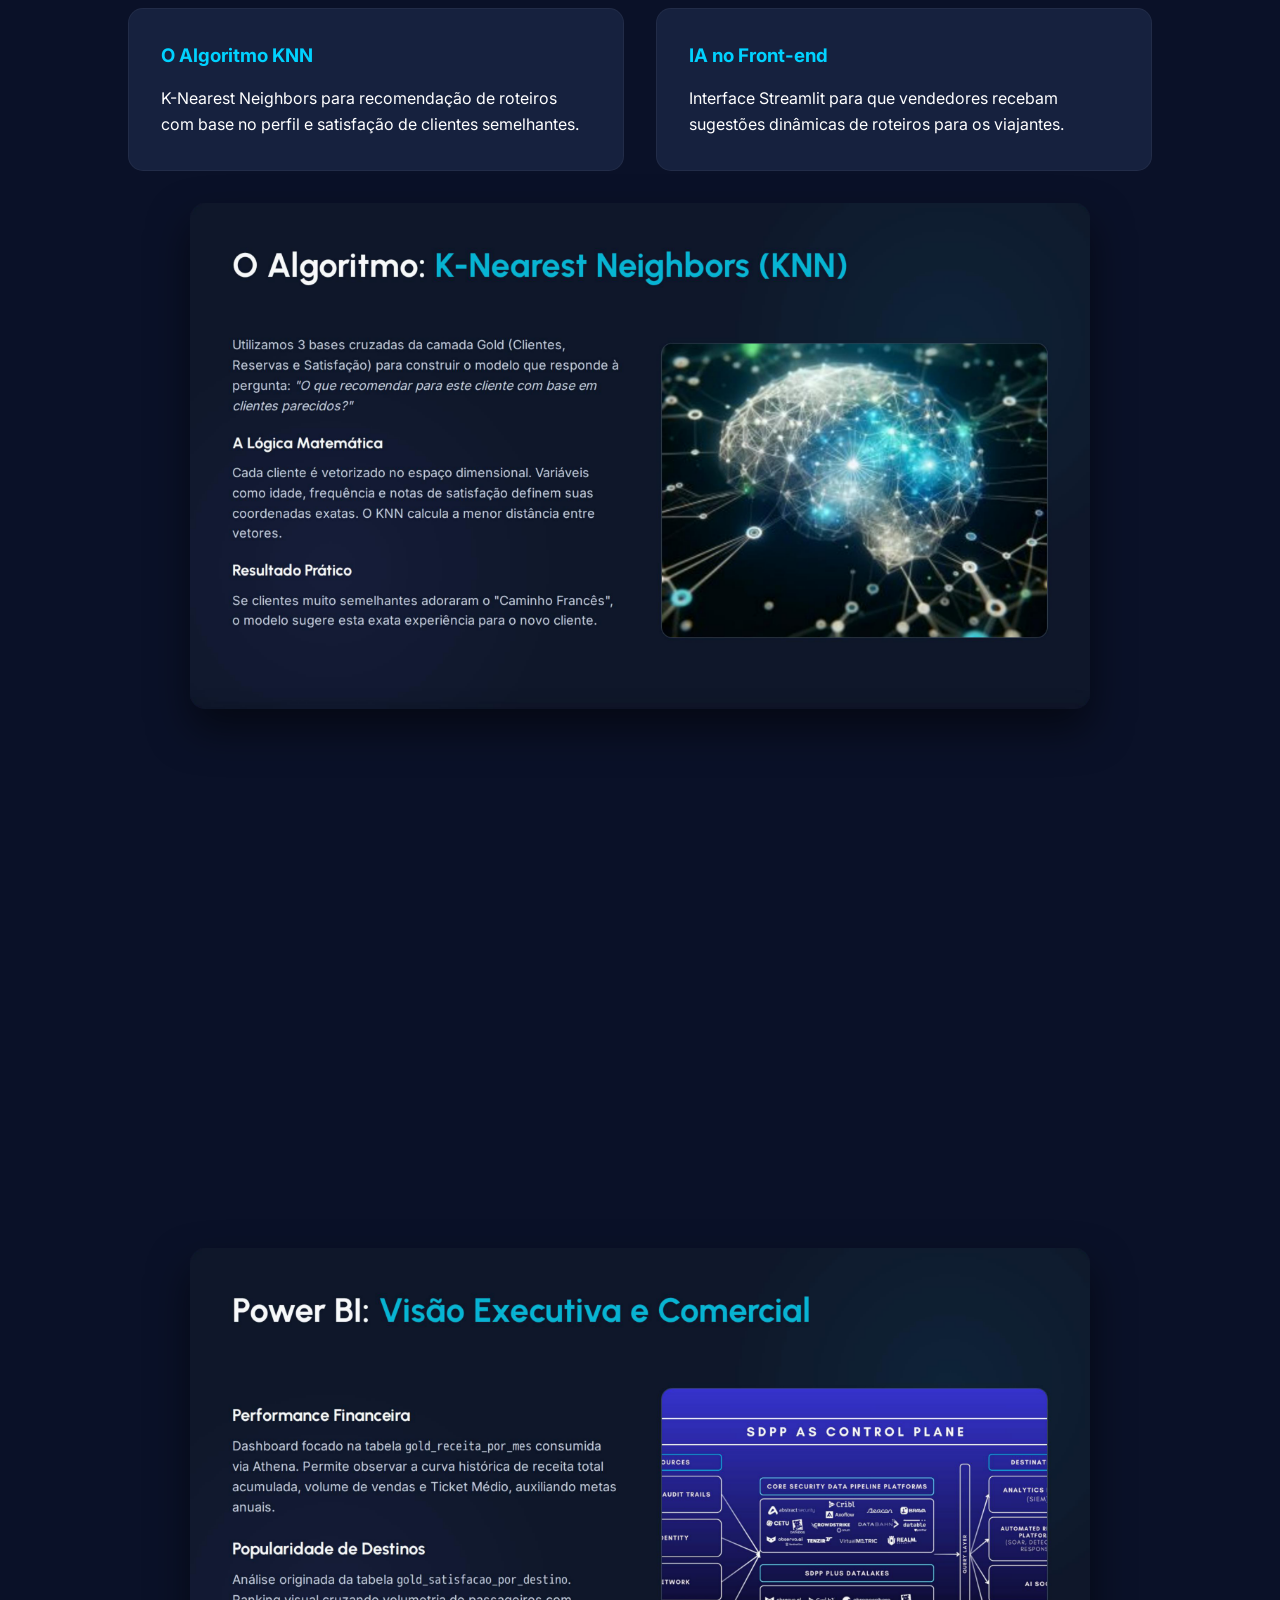
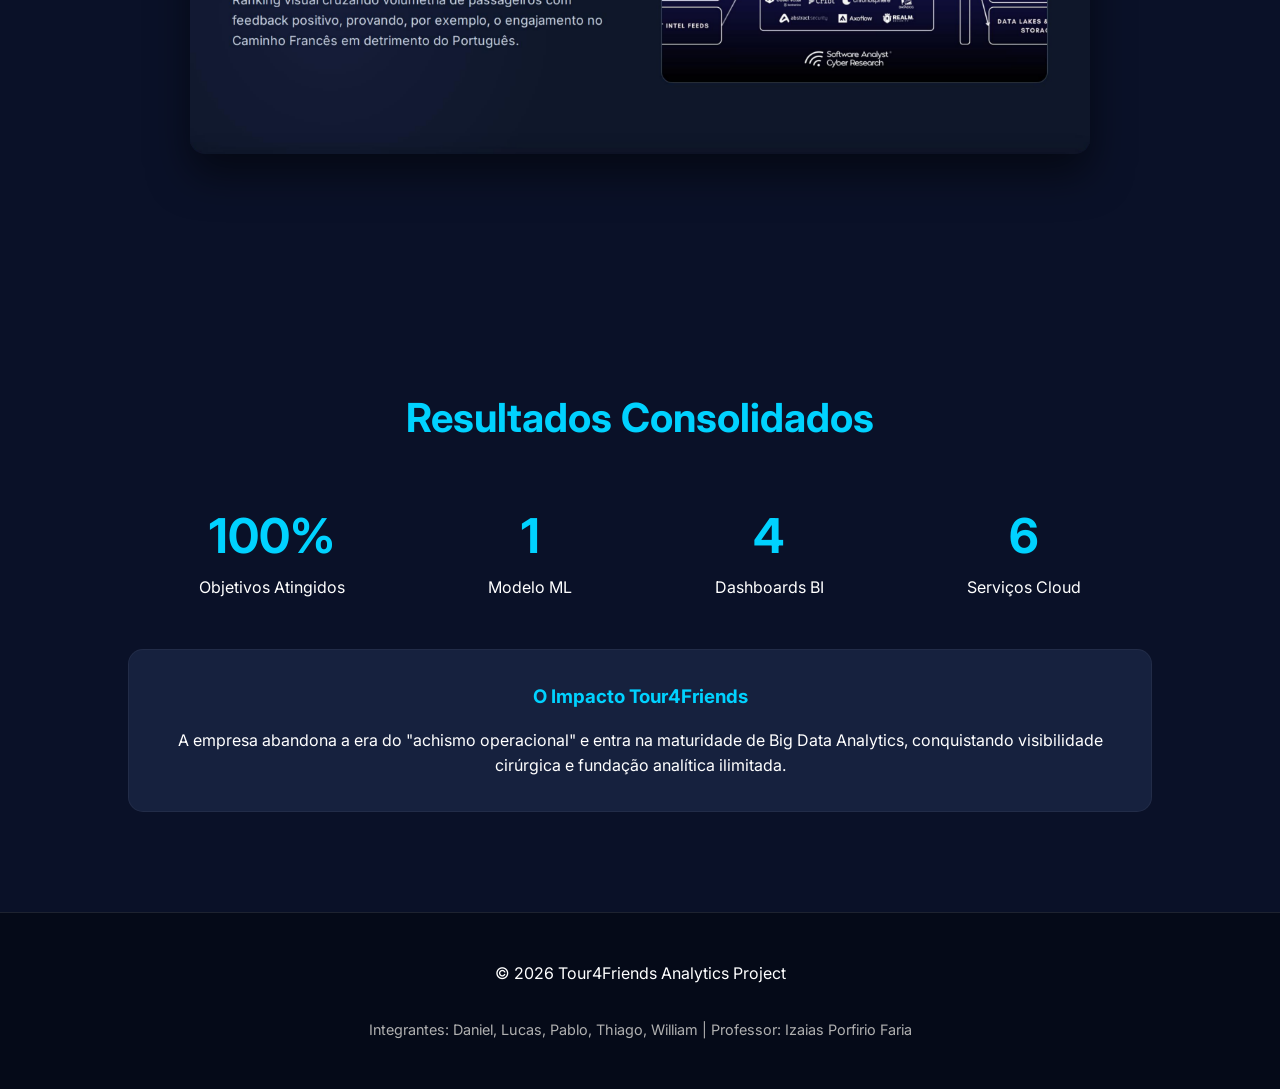
==== commit 67e1fc34: "feat(pages): redesign hero section" ====
--- a/index.html
+++ b/index.html
@@ -4,7 +4,7 @@
     <meta charset="UTF-8">
     <meta name="viewport" content="width=device-width, initial-scale=1.0">
     <title>Tour4Friends Analytics & AI</title>
-    <link rel="stylesheet" href="assets/style.css">
+    <link rel="stylesheet" href="assets/style.css?v=20260611-hero2">
     <link rel="preconnect" href="https://fonts.googleapis.com">
     <link rel="preconnect" href="https://fonts.gstatic.com" crossorigin>
     <link href="https://fonts.googleapis.com/css2?family=Inter:wght@400;500;700&display=swap" rel="stylesheet">
@@ -24,10 +24,46 @@
     </header>
 
     <main>
-        <!-- Hero Section -->
         <section id="home" class="hero">
-            <h1>Tour4Friends Analytics & AI</h1>
-            <p>Data Lake AWS & Inteligência Artificial: Inteligência de Dados para Gestão de Destinos no Caminho de Santiago.</p>
+            <div class="hero-content">
+                <div class="hero-copy">
+                    <span class="hero-kicker">Projeto Integrador IV · BDN002</span>
+                    <h1>Tour4Friends Analytics & AI</h1>
+                    <p>Data Lake AWS e Inteligencia Artificial para transformar operacao, vendas e experiencia do viajante no Caminho de Santiago.</p>
+                    <div class="hero-actions">
+                        <a class="hero-button" href="#arquitetura">Ver arquitetura</a>
+                        <a class="hero-link" href="#ml">Modelo de recomendacao</a>
+                    </div>
+                </div>
+
+                <div class="hero-panel" aria-label="Resumo do projeto">
+                    <div class="panel-header">
+                        <span>Pipeline ativo</span>
+                        <strong>ELT + ML</strong>
+                    </div>
+                    <div class="pipeline-line">
+                        <span>MongoDB</span>
+                        <span>S3</span>
+                        <span>Glue</span>
+                        <span>Athena</span>
+                        <span>Power BI</span>
+                    </div>
+                    <div class="hero-metrics">
+                        <div>
+                            <strong>4</strong>
+                            <span>Dashboards</span>
+                        </div>
+                        <div>
+                            <strong>3</strong>
+                            <span>Camadas</span>
+                        </div>
+                        <div>
+                            <strong>1</strong>
+                            <span>Modelo KNN</span>
+                        </div>
+                    </div>
+                </div>
+            </div>
         </section>
 
         <!-- Desafio Section -->
@@ -131,6 +167,6 @@
         </div>
     </footer>
 
-    <script src="assets/script.js"></script>
+    <script src="assets/script.js?v=20260611-hero2"></script>
 </body>
 </html>
--- a/assets/style.css
+++ b/assets/style.css
@@ -64,28 +64,179 @@
 
 /* Hero Section */
 .hero {
-    height: 100vh;
-    display: flex;
-    flex-direction: column;
-    justify-content: center;
-    align-items: center;
-    text-align: center;
-    padding: 0 10%;
-    background: linear-gradient(rgba(10, 17, 40, 0.7), rgba(10, 17, 40, 0.7)), url('images/slide_1.png');
-    background-size: cover;
-    background-position: center;
+    min-height: 92vh;
+    display: grid;
+    align-items: center;
+    padding: 9rem 10% 5rem;
+    overflow: hidden;
+    background:
+        radial-gradient(circle at 18% 20%, rgba(0, 210, 255, 0.18), transparent 34%),
+        radial-gradient(circle at 82% 34%, rgba(35, 134, 255, 0.16), transparent 30%),
+        linear-gradient(135deg, rgba(10, 17, 40, 0.99), rgba(5, 10, 24, 0.98)),
+        #0a1128;
+}
+
+.hero-content {
+    width: min(1180px, 100%);
+    margin: 0 auto;
+    display: grid;
+    grid-template-columns: minmax(0, 1.15fr) minmax(320px, 0.85fr);
+    gap: 4rem;
+    align-items: center;
+}
+
+.hero-copy {
+    max-width: 780px;
+}
+
+.hero-kicker {
+    display: inline-flex;
+    align-items: center;
+    margin-bottom: 1.25rem;
+    padding: 0.45rem 0.7rem;
+    border: 1px solid rgba(0, 210, 255, 0.35);
+    border-radius: 999px;
+    color: var(--accent-color);
+    font-size: 0.78rem;
+    font-weight: 700;
+    letter-spacing: 0.08em;
+    text-transform: uppercase;
+    background: rgba(0, 210, 255, 0.08);
 }
 
 .hero h1 {
-    font-size: 4rem;
-    margin-bottom: 1rem;
-    color: var(--accent-color);
+    font-size: clamp(3rem, 6vw, 6.5rem);
+    line-height: 0.96;
+    margin-bottom: 1.4rem;
+    max-width: 760px;
+    color: var(--text-color);
 }
 
 .hero p {
-    font-size: 1.5rem;
-    max-width: 800px;
+    max-width: 720px;
     margin-bottom: 2rem;
+    color: rgba(255, 255, 255, 0.78);
+    font-size: clamp(1.05rem, 1.6vw, 1.35rem);
+    line-height: 1.7;
+}
+
+.hero-actions {
+    display: flex;
+    flex-wrap: wrap;
+    gap: 0.9rem;
+    align-items: center;
+}
+
+.hero-button,
+.hero-link {
+    display: inline-flex;
+    align-items: center;
+    min-height: 46px;
+    border-radius: 8px;
+    font-weight: 700;
+    text-decoration: none;
+}
+
+.hero-button {
+    padding: 0 1.2rem;
+    color: #06101f;
+    background: var(--accent-color);
+    box-shadow: 0 16px 34px rgba(0, 210, 255, 0.24);
+}
+
+.hero-link {
+    padding: 0 0.35rem;
+    color: var(--text-color);
+}
+
+.hero-panel {
+    position: relative;
+    padding: 1.4rem;
+    border: 1px solid rgba(255, 255, 255, 0.12);
+    border-radius: 18px;
+    background: rgba(11, 23, 52, 0.72);
+    box-shadow: 0 28px 80px rgba(0, 0, 0, 0.36);
+    backdrop-filter: blur(16px);
+}
+
+.hero-panel::before {
+    content: "";
+    position: absolute;
+    inset: -1px;
+    border-radius: inherit;
+    pointer-events: none;
+    background: linear-gradient(135deg, rgba(0, 210, 255, 0.28), transparent 42%, rgba(255, 255, 255, 0.08));
+    mask: linear-gradient(#000 0 0) content-box, linear-gradient(#000 0 0);
+    mask-composite: exclude;
+    padding: 1px;
+}
+
+.panel-header {
+    display: flex;
+    justify-content: space-between;
+    gap: 1rem;
+    margin-bottom: 1.5rem;
+    color: rgba(255, 255, 255, 0.72);
+    font-size: 0.88rem;
+}
+
+.panel-header strong {
+    color: var(--accent-color);
+}
+
+.pipeline-line {
+    display: grid;
+    gap: 0.75rem;
+    margin-bottom: 1.5rem;
+}
+
+.pipeline-line span {
+    position: relative;
+    display: block;
+    padding: 0.85rem 1rem;
+    border: 1px solid rgba(255, 255, 255, 0.08);
+    border-radius: 8px;
+    color: var(--text-color);
+    background: rgba(255, 255, 255, 0.045);
+}
+
+.pipeline-line span:not(:last-child)::after {
+    content: "";
+    position: absolute;
+    left: 1.3rem;
+    bottom: -0.76rem;
+    width: 2px;
+    height: 0.76rem;
+    background: rgba(0, 210, 255, 0.45);
+}
+
+.hero-metrics {
+    display: grid;
+    grid-template-columns: repeat(3, 1fr);
+    gap: 0.75rem;
+}
+
+.hero-metrics div {
+    padding: 1rem;
+    border-radius: 8px;
+    background: rgba(0, 210, 255, 0.08);
+}
+
+.hero-metrics strong,
+.hero-metrics span {
+    display: block;
+}
+
+.hero-metrics strong {
+    color: var(--accent-color);
+    font-size: 1.8rem;
+    line-height: 1;
+}
+
+.hero-metrics span {
+    margin-top: 0.45rem;
+    color: rgba(255, 255, 255, 0.72);
+    font-size: 0.82rem;
 }
 
 /* Sections */
@@ -163,7 +314,19 @@
 
 /* Responsive */
 @media (max-width: 768px) {
-    .hero h1 { font-size: 2.5rem; }
+    .hero {
+        padding: 7rem 6% 4rem;
+    }
+
+    .hero-content {
+        grid-template-columns: 1fr;
+        gap: 2.5rem;
+    }
+
+    .hero-panel {
+        padding: 1rem;
+    }
+
     header { padding: 1rem 5%; }
     nav { display: none; }
 }
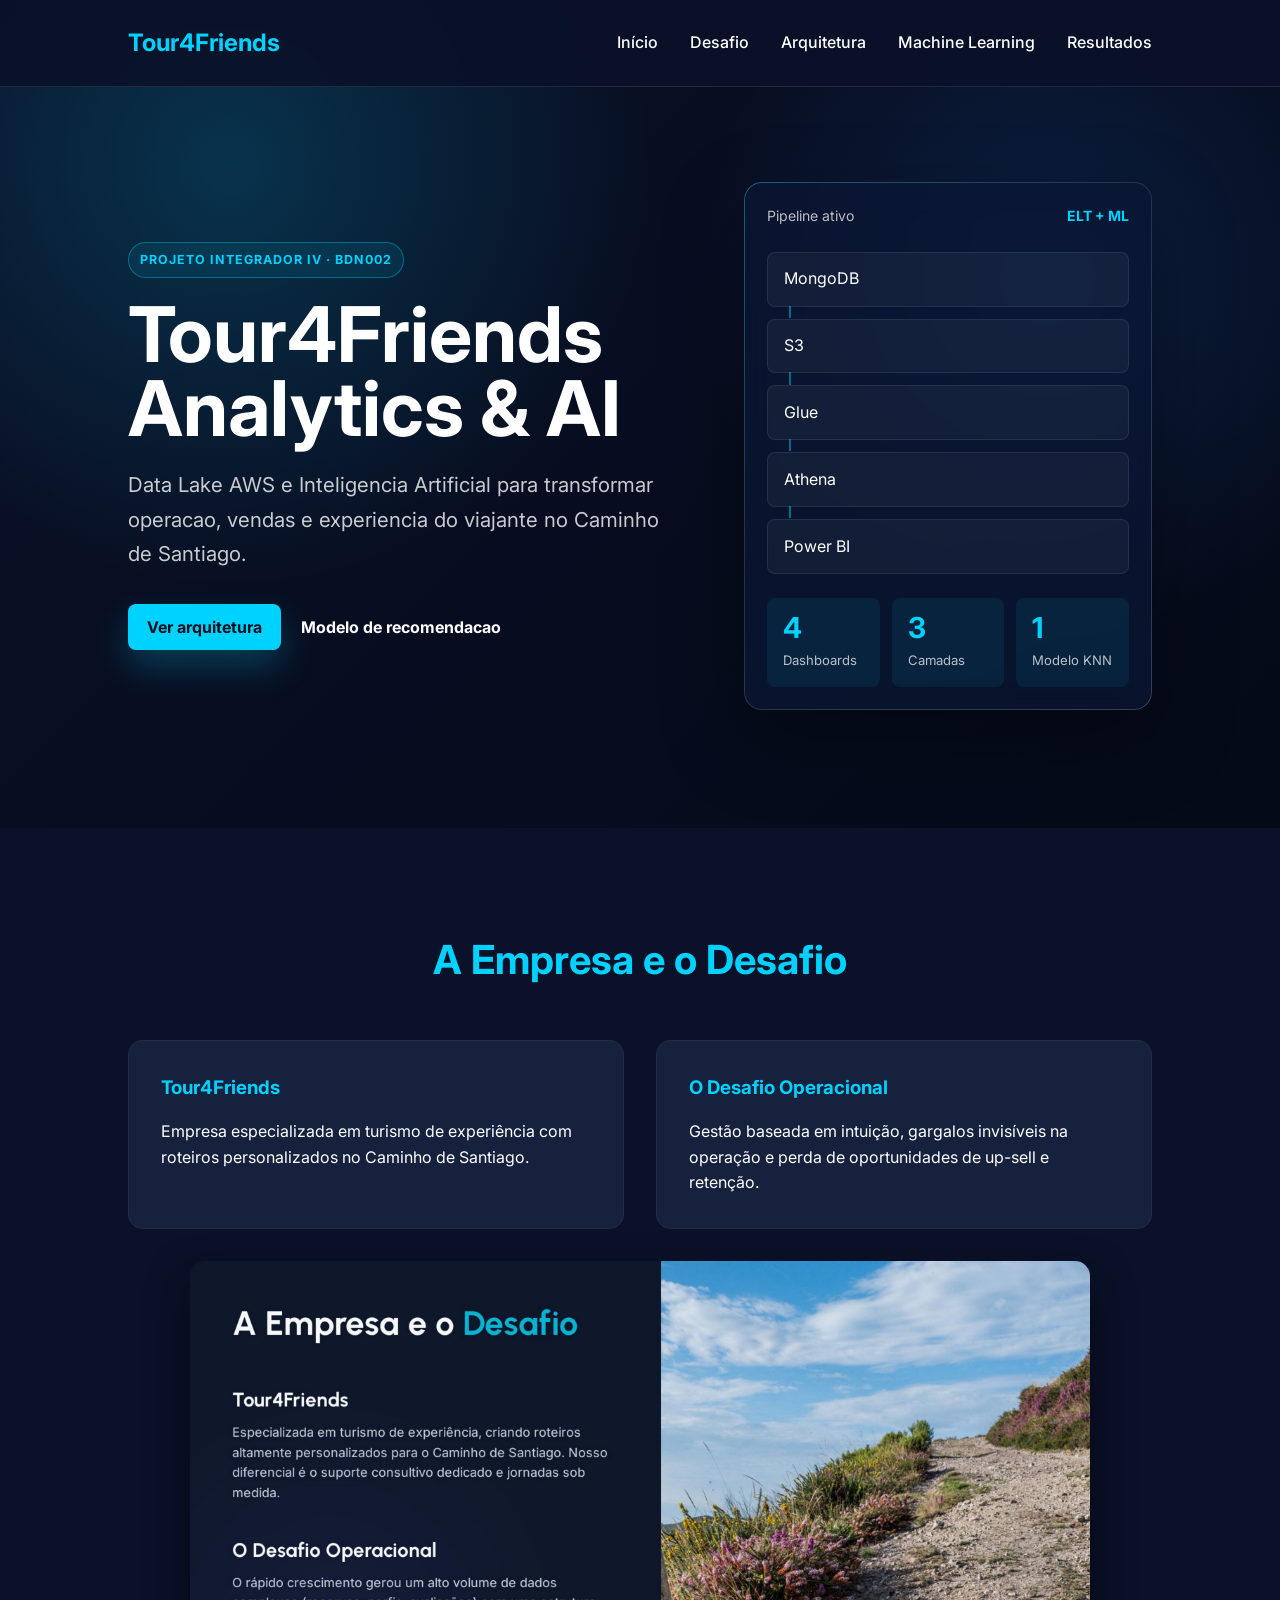
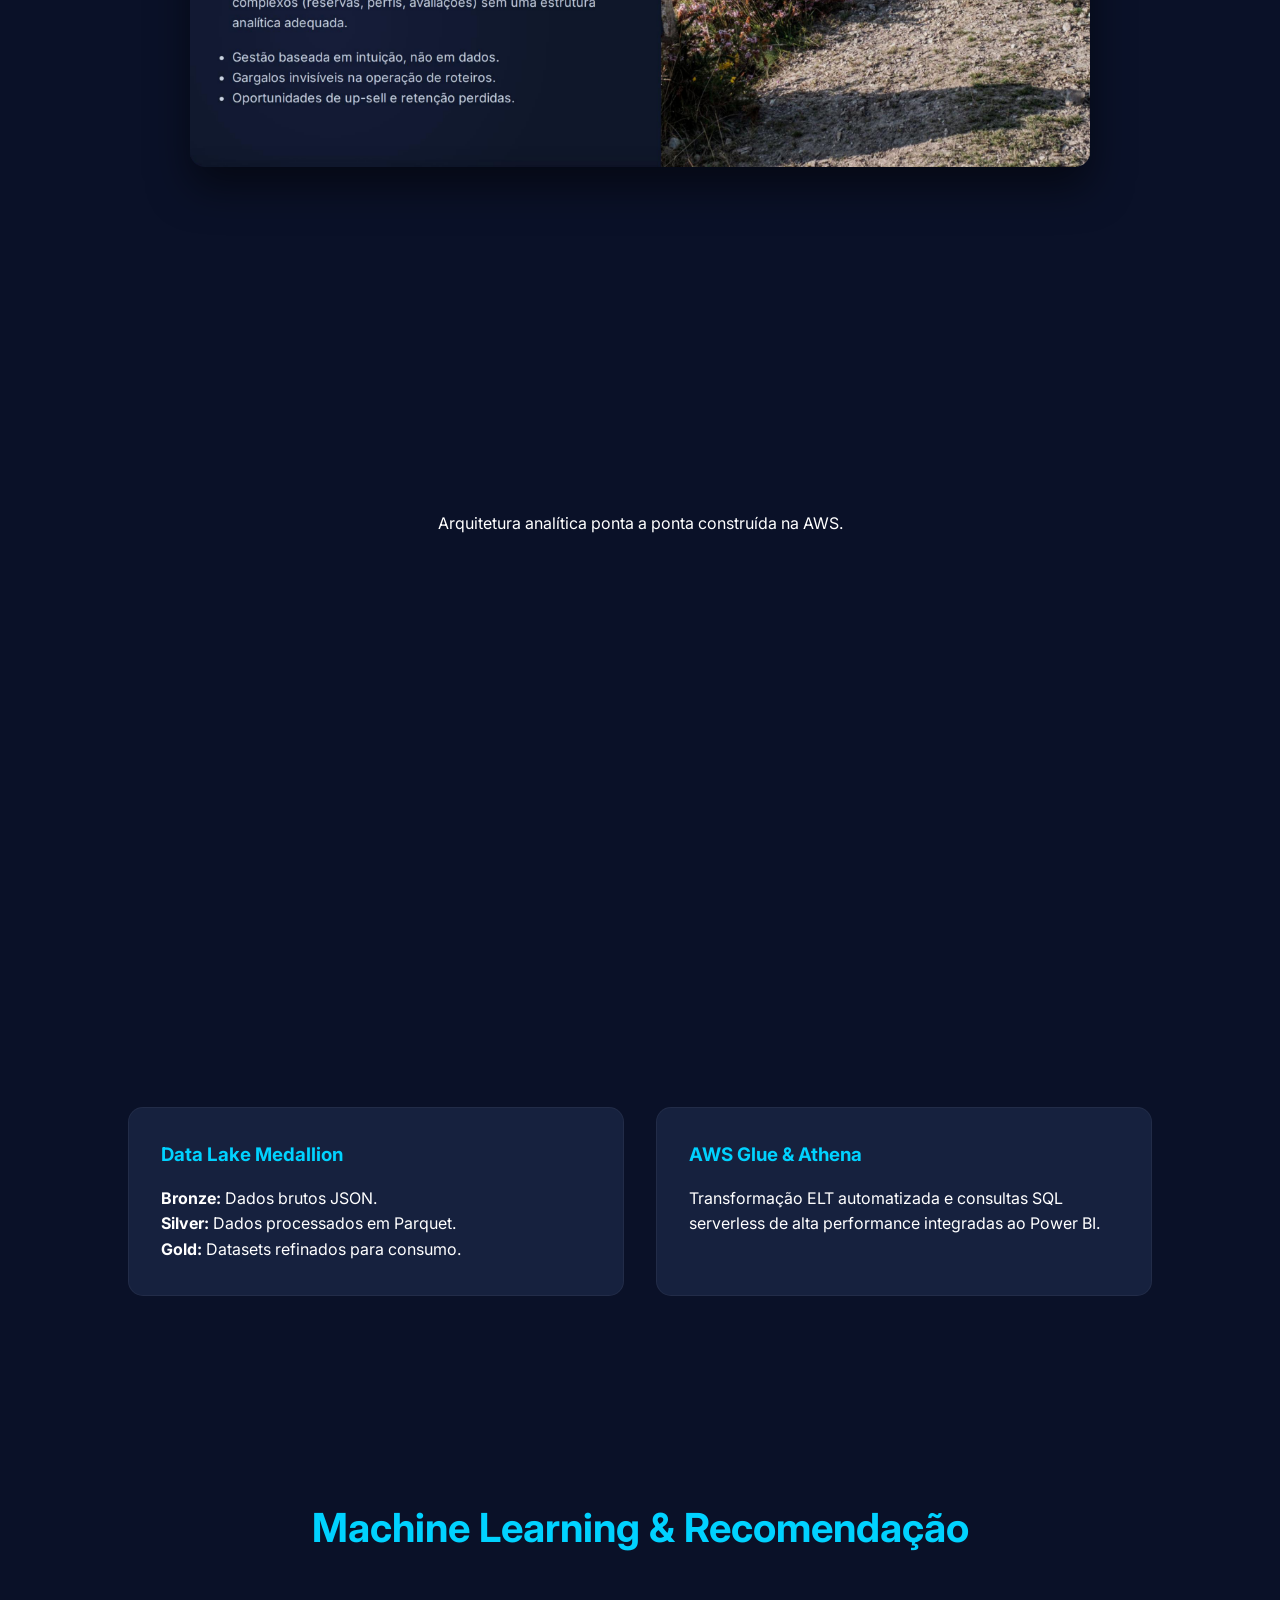
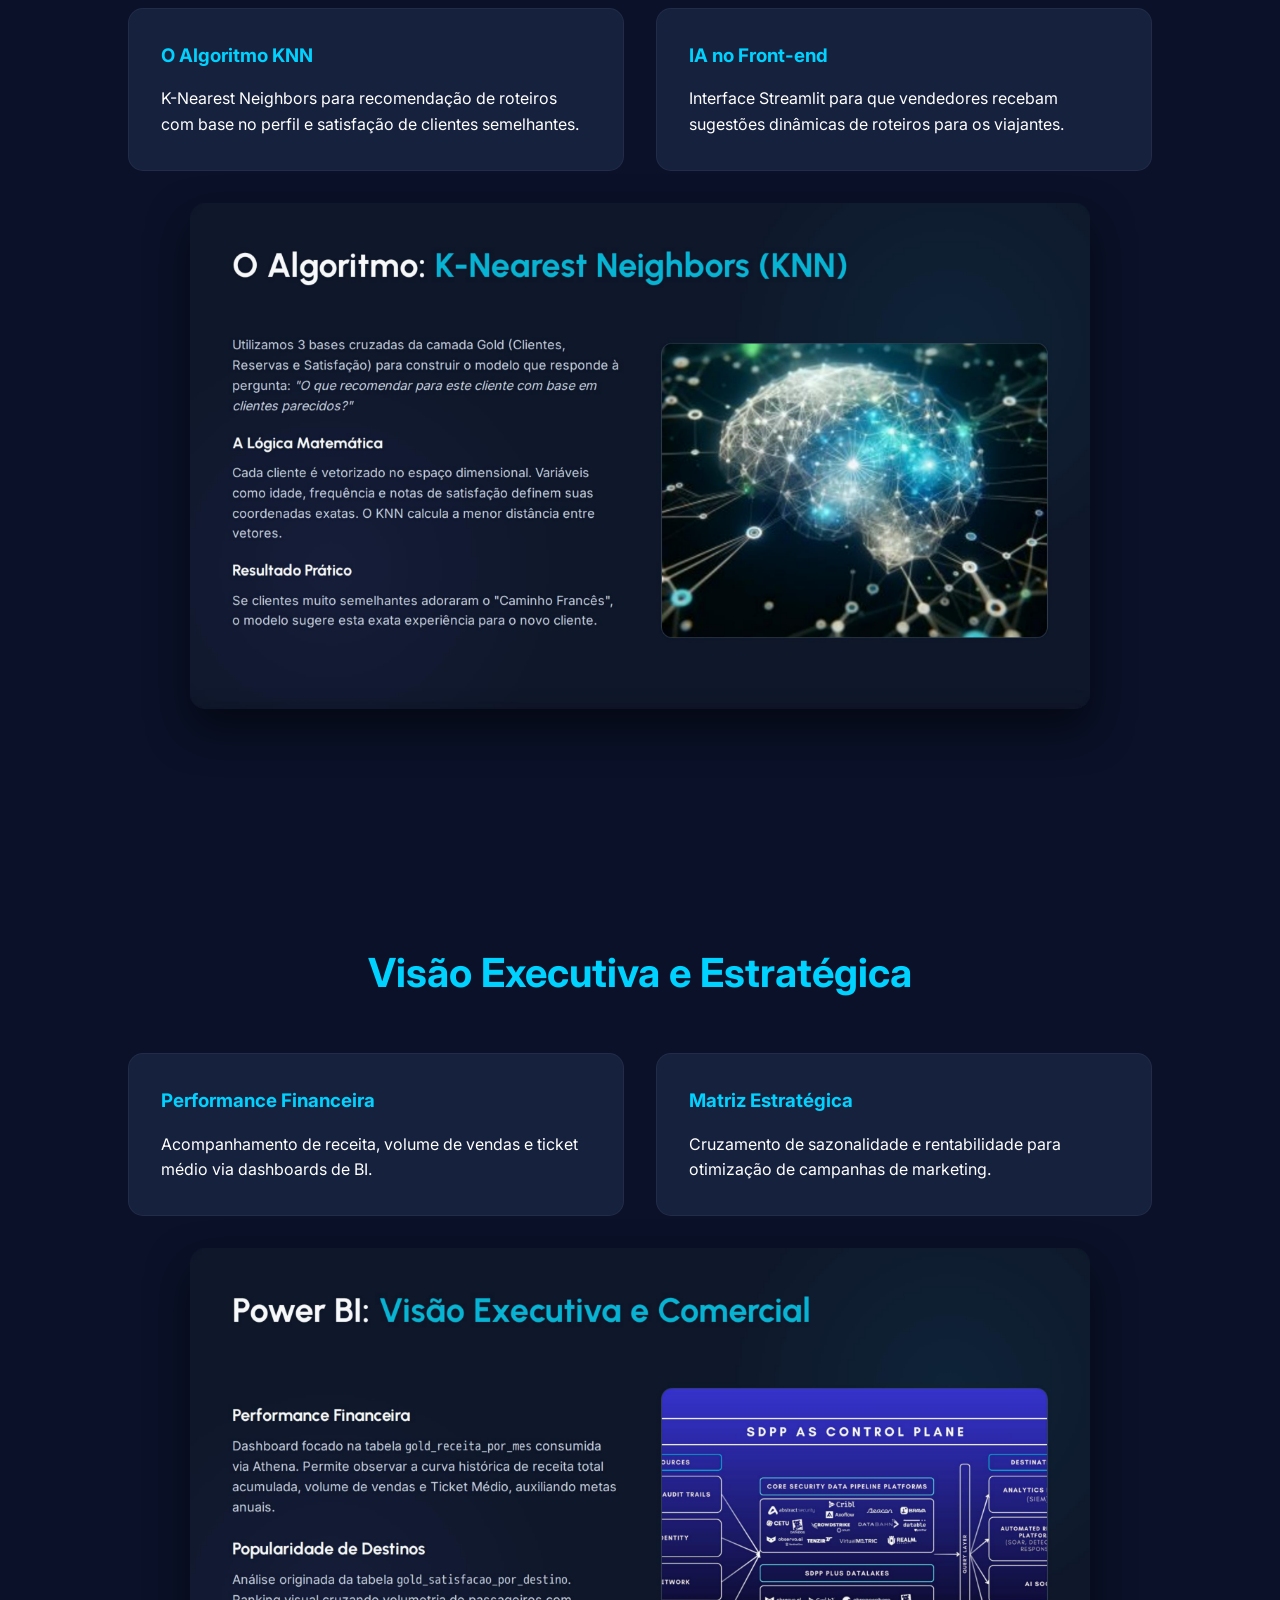
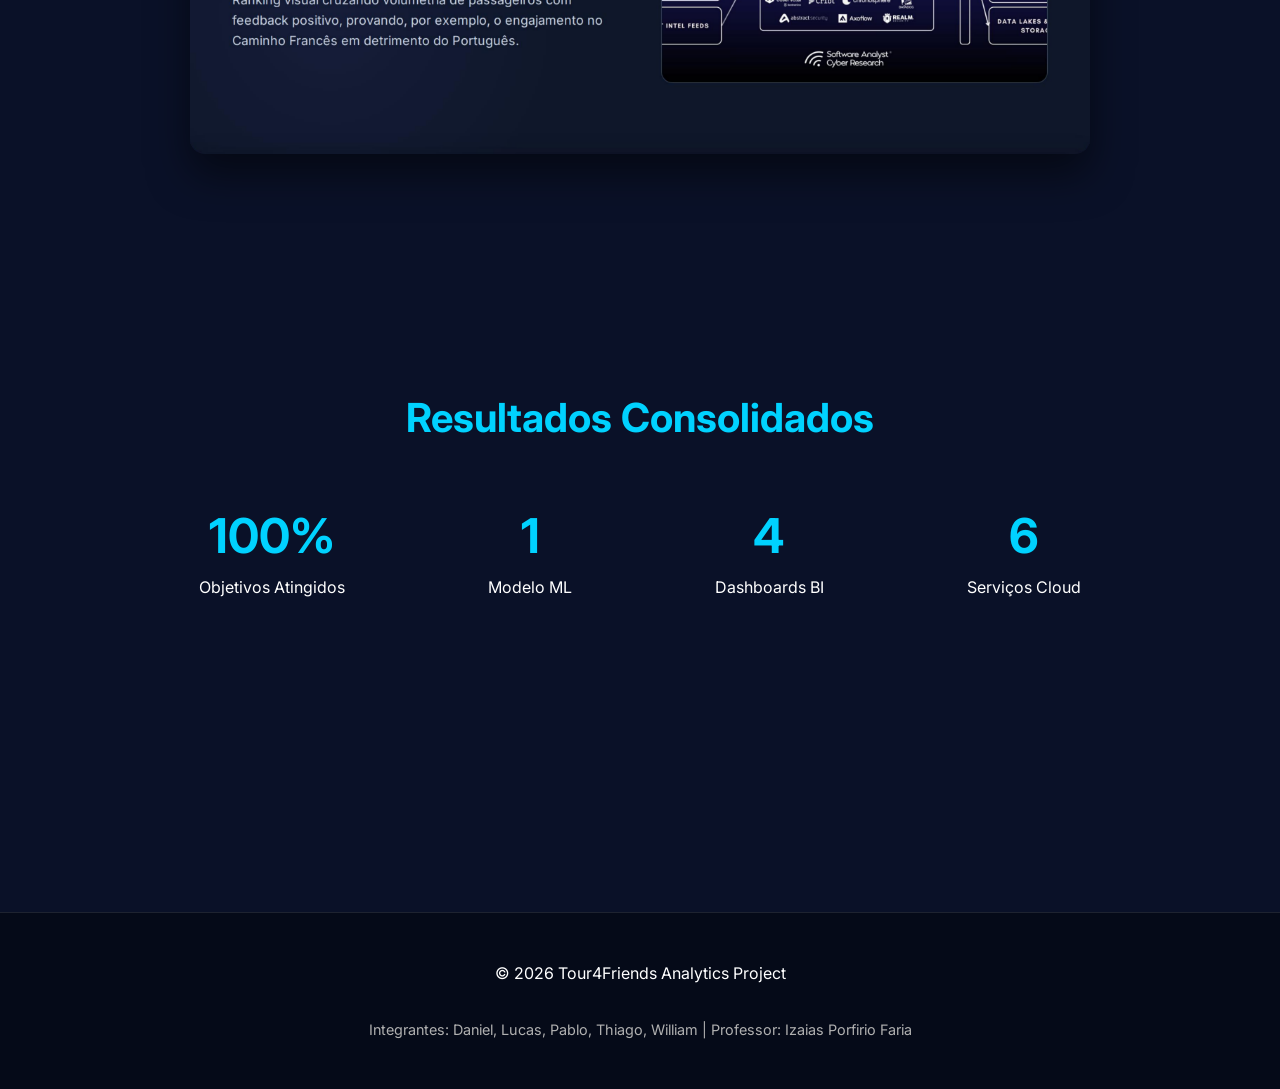
==== commit 05849b94: "fix(pages): force new hero assets" ====
--- a/index.html
+++ b/index.html
@@ -4,7 +4,7 @@
     <meta charset="UTF-8">
     <meta name="viewport" content="width=device-width, initial-scale=1.0">
     <title>Tour4Friends Analytics & AI</title>
-    <link rel="stylesheet" href="assets/style.css?v=20260611-hero2">
+    <link rel="stylesheet" href="assets/hero-v3.css">
     <link rel="preconnect" href="https://fonts.googleapis.com">
     <link rel="preconnect" href="https://fonts.gstatic.com" crossorigin>
     <link href="https://fonts.googleapis.com/css2?family=Inter:wght@400;500;700&display=swap" rel="stylesheet">
--- a/assets/hero-v3.css
+++ b/assets/hero-v3.css
@@ -0,0 +1,332 @@
+:root {
+    --bg-color: #0a1128;
+    --card-bg: #16213e;
+    --accent-color: #00d2ff;
+    --text-color: #ffffff;
+    --text-muted: #b0b0b0;
+    --transition: all 0.3s ease;
+}
+
+* {
+    margin: 0;
+    padding: 0;
+    box-sizing: border-box;
+}
+
+body {
+    font-family: 'Inter', -apple-system, BlinkMacSystemFont, "Segoe UI", Roboto, Helvetica, Arial, sans-serif;
+    background-color: var(--bg-color);
+    color: var(--text-color);
+    line-height: 1.6;
+    overflow-x: hidden;
+}
+
+/* Header & Navigation */
+header {
+    position: fixed;
+    top: 0;
+    width: 100%;
+    padding: 1.5rem 10%;
+    display: flex;
+    justify-content: space-between;
+    align-items: center;
+    background: rgba(10, 17, 40, 0.9);
+    backdrop-filter: blur(10px);
+    z-index: 1000;
+    border-bottom: 1px solid rgba(255, 255, 255, 0.1);
+}
+
+.logo {
+    font-size: 1.5rem;
+    font-weight: 700;
+    color: var(--accent-color);
+}
+
+nav ul {
+    display: flex;
+    list-style: none;
+}
+
+nav ul li {
+    margin-left: 2rem;
+}
+
+nav ul li a {
+    text-decoration: none;
+    color: var(--text-color);
+    font-weight: 500;
+    transition: var(--transition);
+}
+
+nav ul li a:hover {
+    color: var(--accent-color);
+}
+
+/* Hero Section */
+.hero {
+    min-height: 92vh;
+    display: grid;
+    align-items: center;
+    padding: 9rem 10% 5rem;
+    overflow: hidden;
+    background:
+        radial-gradient(circle at 18% 20%, rgba(0, 210, 255, 0.18), transparent 34%),
+        radial-gradient(circle at 82% 34%, rgba(35, 134, 255, 0.16), transparent 30%),
+        linear-gradient(135deg, rgba(10, 17, 40, 0.99), rgba(5, 10, 24, 0.98)),
+        #0a1128;
+}
+
+.hero-content {
+    width: min(1180px, 100%);
+    margin: 0 auto;
+    display: grid;
+    grid-template-columns: minmax(0, 1.15fr) minmax(320px, 0.85fr);
+    gap: 4rem;
+    align-items: center;
+}
+
+.hero-copy {
+    max-width: 780px;
+}
+
+.hero-kicker {
+    display: inline-flex;
+    align-items: center;
+    margin-bottom: 1.25rem;
+    padding: 0.45rem 0.7rem;
+    border: 1px solid rgba(0, 210, 255, 0.35);
+    border-radius: 999px;
+    color: var(--accent-color);
+    font-size: 0.78rem;
+    font-weight: 700;
+    letter-spacing: 0.08em;
+    text-transform: uppercase;
+    background: rgba(0, 210, 255, 0.08);
+}
+
+.hero h1 {
+    font-size: clamp(3rem, 6vw, 6.5rem);
+    line-height: 0.96;
+    margin-bottom: 1.4rem;
+    max-width: 760px;
+    color: var(--text-color);
+}
+
+.hero p {
+    max-width: 720px;
+    margin-bottom: 2rem;
+    color: rgba(255, 255, 255, 0.78);
+    font-size: clamp(1.05rem, 1.6vw, 1.35rem);
+    line-height: 1.7;
+}
+
+.hero-actions {
+    display: flex;
+    flex-wrap: wrap;
+    gap: 0.9rem;
+    align-items: center;
+}
+
+.hero-button,
+.hero-link {
+    display: inline-flex;
+    align-items: center;
+    min-height: 46px;
+    border-radius: 8px;
+    font-weight: 700;
+    text-decoration: none;
+}
+
+.hero-button {
+    padding: 0 1.2rem;
+    color: #06101f;
+    background: var(--accent-color);
+    box-shadow: 0 16px 34px rgba(0, 210, 255, 0.24);
+}
+
+.hero-link {
+    padding: 0 0.35rem;
+    color: var(--text-color);
+}
+
+.hero-panel {
+    position: relative;
+    padding: 1.4rem;
+    border: 1px solid rgba(255, 255, 255, 0.12);
+    border-radius: 18px;
+    background: rgba(11, 23, 52, 0.72);
+    box-shadow: 0 28px 80px rgba(0, 0, 0, 0.36);
+    backdrop-filter: blur(16px);
+}
+
+.hero-panel::before {
+    content: "";
+    position: absolute;
+    inset: -1px;
+    border-radius: inherit;
+    pointer-events: none;
+    background: linear-gradient(135deg, rgba(0, 210, 255, 0.28), transparent 42%, rgba(255, 255, 255, 0.08));
+    mask: linear-gradient(#000 0 0) content-box, linear-gradient(#000 0 0);
+    mask-composite: exclude;
+    padding: 1px;
+}
+
+.panel-header {
+    display: flex;
+    justify-content: space-between;
+    gap: 1rem;
+    margin-bottom: 1.5rem;
+    color: rgba(255, 255, 255, 0.72);
+    font-size: 0.88rem;
+}
+
+.panel-header strong {
+    color: var(--accent-color);
+}
+
+.pipeline-line {
+    display: grid;
+    gap: 0.75rem;
+    margin-bottom: 1.5rem;
+}
+
+.pipeline-line span {
+    position: relative;
+    display: block;
+    padding: 0.85rem 1rem;
+    border: 1px solid rgba(255, 255, 255, 0.08);
+    border-radius: 8px;
+    color: var(--text-color);
+    background: rgba(255, 255, 255, 0.045);
+}
+
+.pipeline-line span:not(:last-child)::after {
+    content: "";
+    position: absolute;
+    left: 1.3rem;
+    bottom: -0.76rem;
+    width: 2px;
+    height: 0.76rem;
+    background: rgba(0, 210, 255, 0.45);
+}
+
+.hero-metrics {
+    display: grid;
+    grid-template-columns: repeat(3, 1fr);
+    gap: 0.75rem;
+}
+
+.hero-metrics div {
+    padding: 1rem;
+    border-radius: 8px;
+    background: rgba(0, 210, 255, 0.08);
+}
+
+.hero-metrics strong,
+.hero-metrics span {
+    display: block;
+}
+
+.hero-metrics strong {
+    color: var(--accent-color);
+    font-size: 1.8rem;
+    line-height: 1;
+}
+
+.hero-metrics span {
+    margin-top: 0.45rem;
+    color: rgba(255, 255, 255, 0.72);
+    font-size: 0.82rem;
+}
+
+/* Sections */
+section {
+    padding: 100px 10%;
+}
+
+h2 {
+    font-size: 2.5rem;
+    margin-bottom: 3rem;
+    text-align: center;
+    color: var(--accent-color);
+}
+
+.grid {
+    display: grid;
+    grid-template-columns: repeat(auto-fit, minmax(300px, 1fr));
+    gap: 2rem;
+}
+
+.card {
+    background: var(--card-bg);
+    padding: 2rem;
+    border-radius: 15px;
+    border: 1px solid rgba(255, 255, 255, 0.05);
+    transition: var(--transition);
+}
+
+.card:hover {
+    transform: translateY(-10px);
+    border-color: var(--accent-color);
+}
+
+.card h3 {
+    margin-bottom: 1rem;
+    color: var(--accent-color);
+}
+
+/* Pipeline & Architecture */
+.architecture-img {
+    width: 100%;
+    max-width: 900px;
+    margin: 2rem auto;
+    display: block;
+    border-radius: 15px;
+    box-shadow: 0 20px 40px rgba(0,0,0,0.5);
+}
+
+/* Stats */
+.stats-container {
+    display: flex;
+    justify-content: space-around;
+    flex-wrap: wrap;
+    text-align: center;
+}
+
+.stat-item h4 {
+    font-size: 3rem;
+    color: var(--accent-color);
+}
+
+/* Footer */
+footer {
+    padding: 3rem 10%;
+    background: #050a18;
+    text-align: center;
+    border-top: 1px solid rgba(255, 255, 255, 0.1);
+}
+
+.footer-credits {
+    margin-top: 2rem;
+    font-size: 0.9rem;
+    color: var(--text-muted);
+}
+
+/* Responsive */
+@media (max-width: 768px) {
+    .hero {
+        padding: 7rem 6% 4rem;
+    }
+
+    .hero-content {
+        grid-template-columns: 1fr;
+        gap: 2.5rem;
+    }
+
+    .hero-panel {
+        padding: 1rem;
+    }
+
+    header { padding: 1rem 5%; }
+    nav { display: none; }
+}
